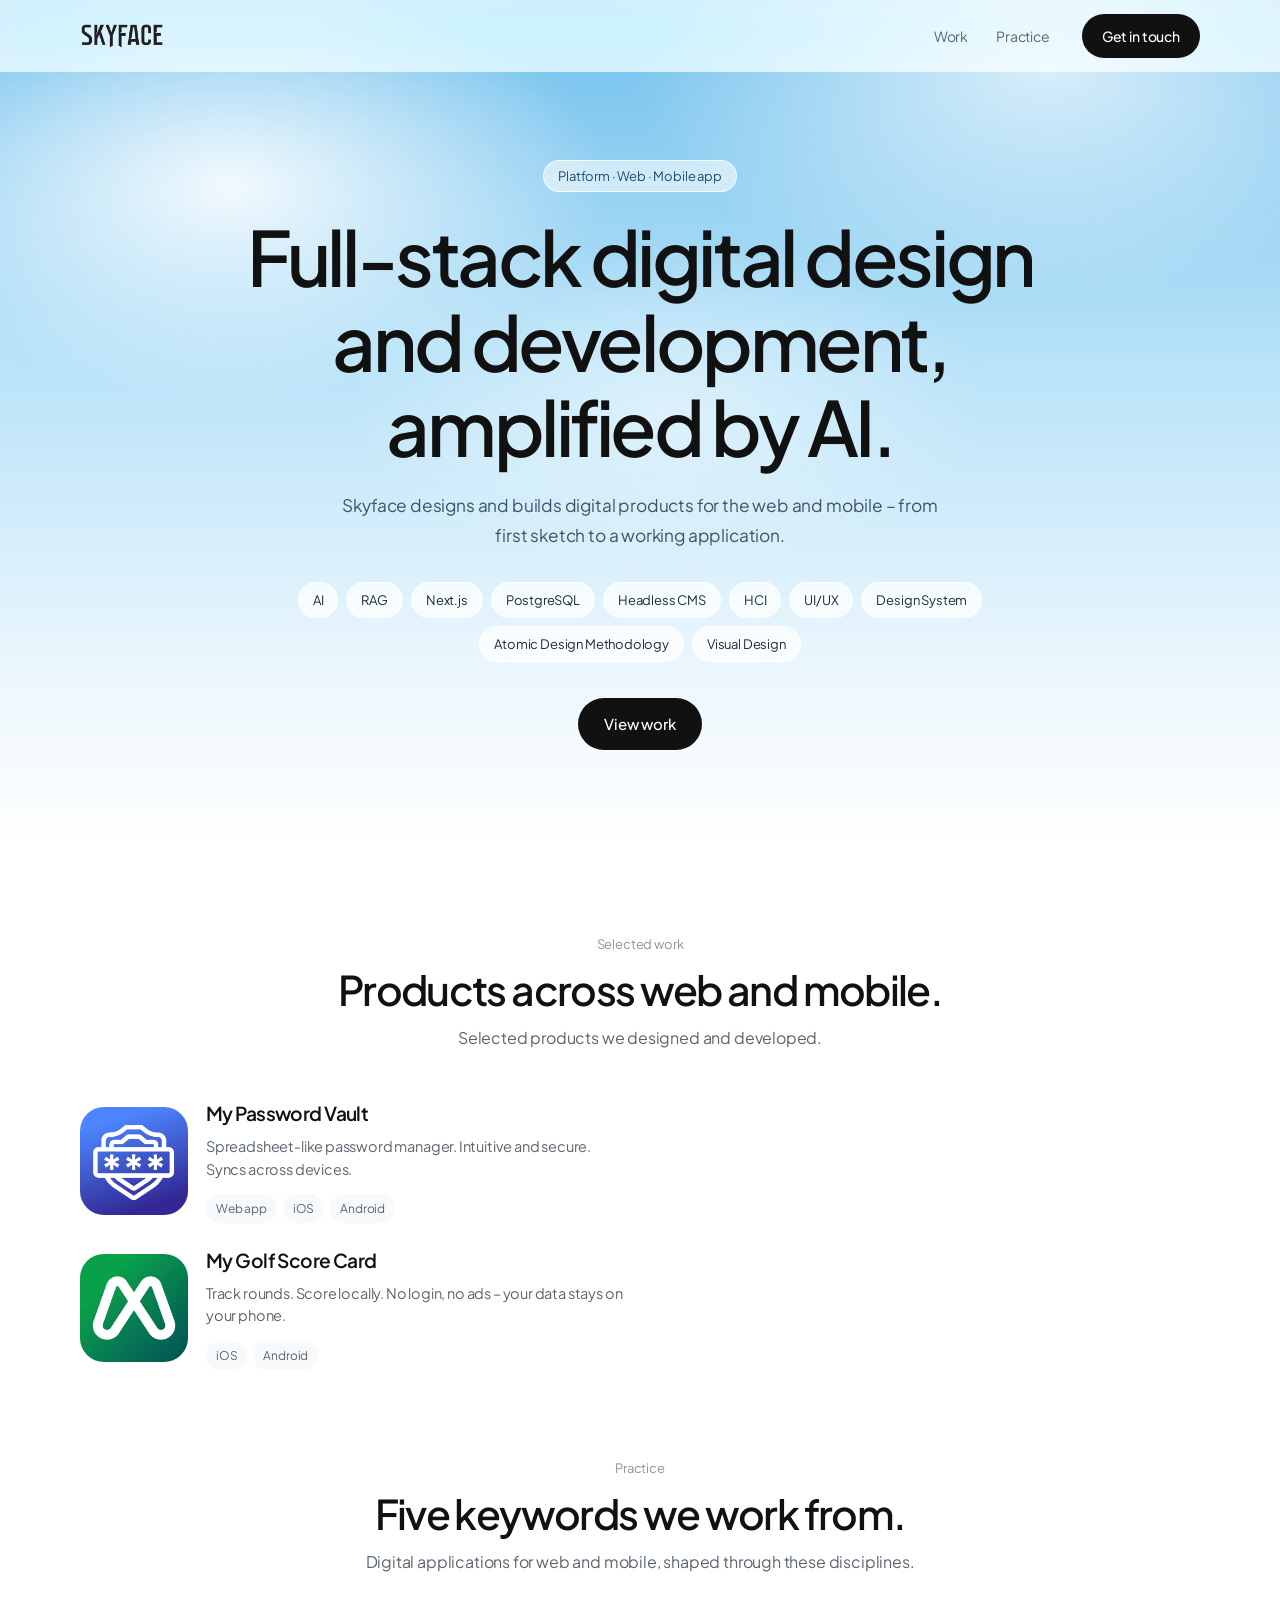
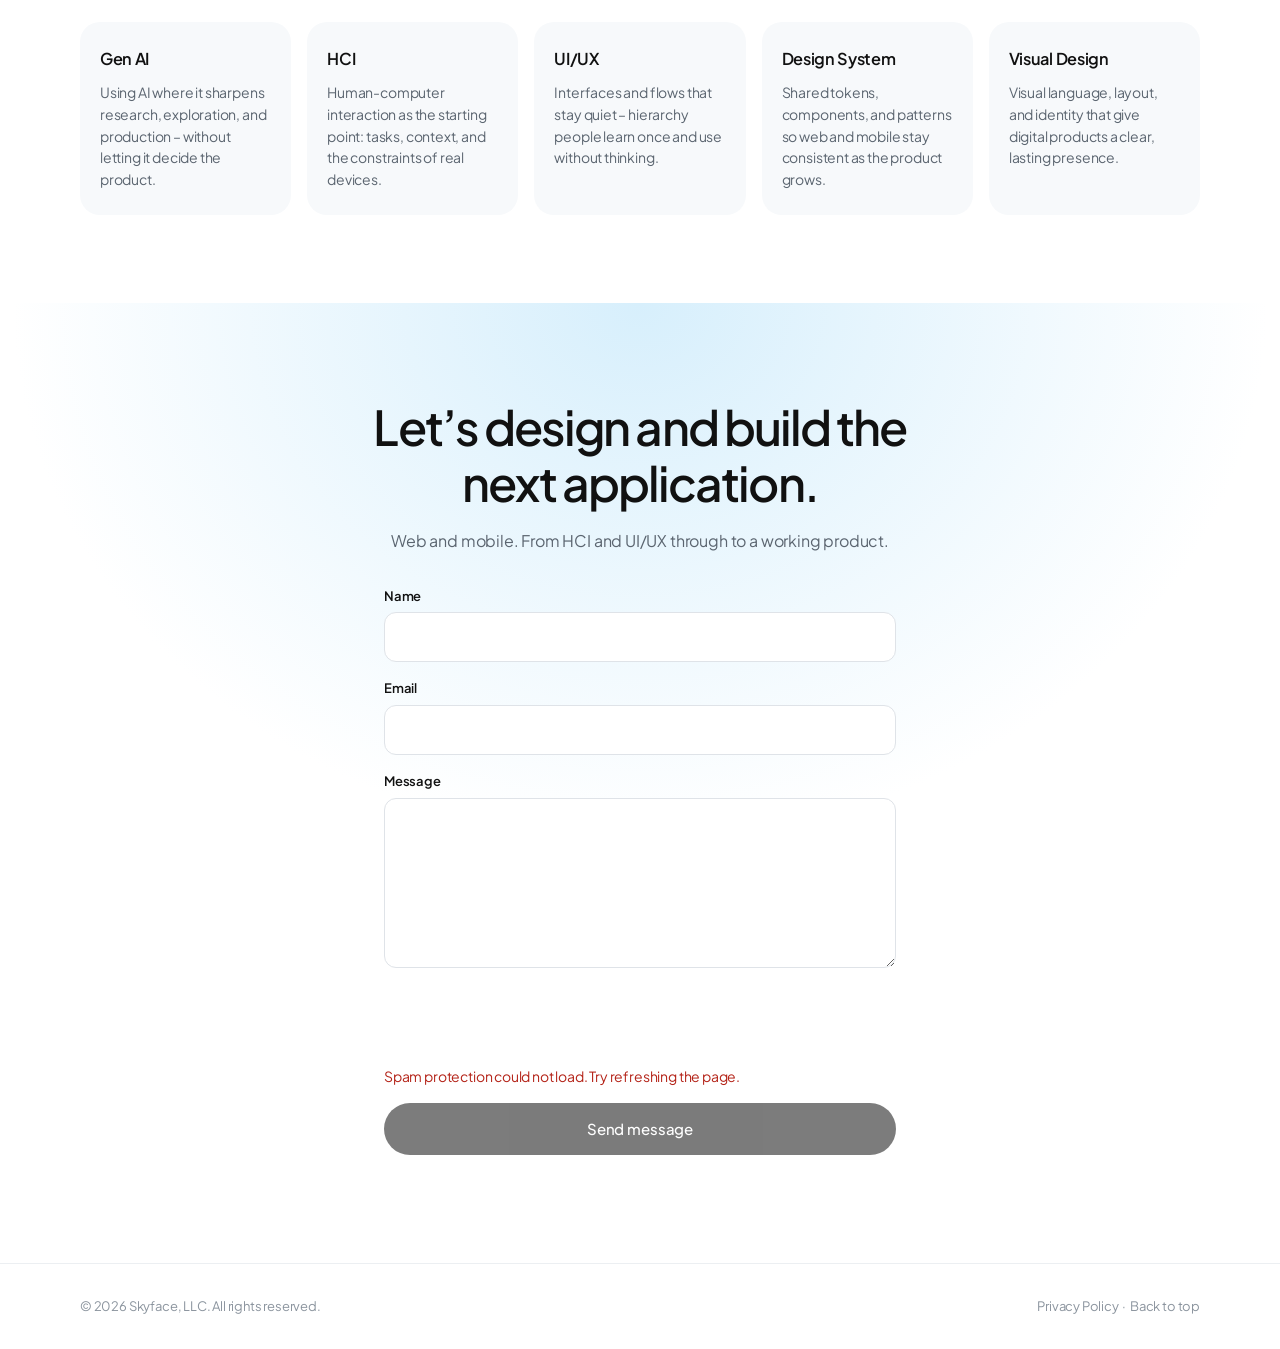
==== index.html @ 0fccc90d "Add a Turnstile-protected contact form and lighten Golf mockups. Get in touch now scrolls to a homep" ====
<!doctype html>
<html lang="en">
<head>
  <meta charset="UTF-8" />
  <meta name="viewport" content="width=device-width,initial-scale=1.0" />
  <title>Skyface – Full-stack digital design and development, amplified by AI</title>
  <meta name="description" content="Skyface designs and develops digital applications for web and mobile with AI, RAG, Next.js, PostgreSQL, Headless CMS, HCI, UI/UX, Design System, Atomic Design, and Visual Design." />
  <meta name="theme-color" content="#ffffff" />

  <link rel="icon" href="/favicon.ico">
  <link rel="icon" type="image/svg+xml" href="/favicon.svg">
  <link rel="icon" type="image/png" sizes="96x96" href="/favicon-96x96.png">
  <link rel="apple-touch-icon" href="/apple-touch-icon.png">
  <link rel="manifest" href="/site.webmanifest" />

  <link rel="preconnect" href="https://fonts.googleapis.com" />
  <link rel="preconnect" href="https://fonts.gstatic.com" crossorigin />
  <link href="https://fonts.googleapis.com/css2?family=Plus+Jakarta+Sans:wght@400;500;600;700&display=swap" rel="stylesheet" />
  <link rel="stylesheet" href="css/site.css" />
</head>
<body>
  <a class="skip" href="#main">Skip to content</a>

  <header class="site-header">
    <div class="wrap header-inner">
      <a href="#top" class="brand" aria-label="Skyface home">
        <img class="brand-logo" src="img/logo-skyface.png" alt="Skyface" />
      </a>
      <div class="header-end">
      <nav id="siteNav" class="site-nav">
        <a href="#work">Work</a>
        <a href="#practice">Practice</a>
        <a class="btn btn-primary nav-cta" href="#contact">Get in touch</a>
      </nav>
        <button class="nav-toggle" type="button" aria-expanded="false" aria-controls="siteNav" aria-label="Open menu">
          <svg class="icon-menu" viewBox="0 0 24 24" fill="none" stroke="currentColor" stroke-width="1.8" stroke-linecap="round" aria-hidden="true">
            <path d="M4 7h16M4 12h16M4 17h16" />
          </svg>
          <svg class="icon-close" viewBox="0 0 24 24" fill="none" stroke="currentColor" stroke-width="1.8" stroke-linecap="round" aria-hidden="true">
            <path d="M6 6l12 12M18 6L6 18" />
          </svg>
        </button>
      </div>
    </div>
  </header>

  <main id="main">
    <section id="top" class="hero">
      <div class="wrap">
        <p class="kicker reveal">Platform · Web · Mobile app</p>
        <h1 class="reveal">Full-stack digital design<br />and development,<br />amplified by AI.</h1>
        <p class="hero-copy reveal">
          Skyface designs and builds digital products for the web and mobile –
          from first sketch to a working application.
        </p>
        <div class="keyword-row reveal">
          <span class="chip">AI</span>
          <span class="chip">RAG</span>
          <span class="chip">Next.js</span>
          <span class="chip">PostgreSQL</span>
          <span class="chip">Headless CMS</span>
          <span class="chip">HCI</span>
          <span class="chip">UI/UX</span>
          <span class="chip">Design System</span>
          <span class="chip">Atomic Design Methodology</span>
          <span class="chip">Visual Design</span>
        </div>
        <div class="hero-actions reveal">
          <a class="btn btn-primary btn-lg" href="#work">View work</a>
        </div>
      </div>
    </section>

    <section id="work" class="section">
      <div class="wrap">
        <div class="section-head">
          <p class="eyebrow reveal">Selected work</p>
          <h2 class="reveal">Products across web and mobile.</h2>
          <p class="lede reveal">Selected products we designed and developed.</p>
        </div>

        <div class="work-grid">
          <a class="work-card reveal" href="work/my-password-vault.html">
            <figure class="shot shot--icon">
              <img src="img/work/icon-my-password-vault.png" alt="My Password Vault app icon" />
            </figure>
            <div class="work-body">
              <h3>My Password Vault</h3>
              <p class="work-desc">Spreadsheet-like password manager. Intuitive and secure. Syncs across devices.</p>
              <div class="tag-row">
                <span class="tag">Web app</span>
                <span class="tag">iOS</span>
                <span class="tag">Android</span>
              </div>
            </div>
          </a>

          <a class="work-card reveal" href="work/my-score-card-golf.html">
            <figure class="shot shot--icon">
              <img src="img/work/icon-my-golf-score-card.png" alt="My Golf Score Card app icon" />
            </figure>
            <div class="work-body">
              <h3>My Golf Score Card</h3>
              <p class="work-desc">Track rounds. Score locally. No login, no ads – your data stays on your phone.</p>
              <div class="tag-row">
                <span class="tag">iOS</span>
                <span class="tag">Android</span>
              </div>
            </div>
          </a>
        </div>
      </div>
    </section>

    <section id="practice" class="section" style="padding-top:0">
      <div class="wrap">
        <div class="section-head">
          <p class="eyebrow reveal">Practice</p>
          <h2 class="reveal">Five keywords we work from.</h2>
          <p class="lede reveal">Digital applications for web and mobile, shaped through these disciplines.</p>
        </div>
        <div class="keyword-grid reveal">
          <article class="keyword-card">
            <h3>Gen AI</h3>
            <p>Using AI where it sharpens research, exploration, and production – without letting it decide the product.</p>
          </article>
          <article class="keyword-card">
            <h3>HCI</h3>
            <p>Human-computer interaction as the starting point: tasks, context, and the constraints of real devices.</p>
          </article>
          <article class="keyword-card">
            <h3>UI/UX</h3>
            <p>Interfaces and flows that stay quiet – hierarchy people learn once and use without thinking.</p>
          </article>
          <article class="keyword-card">
            <h3>Design System</h3>
            <p>Shared tokens, components, and patterns so web and mobile stay consistent as the product grows.</p>
          </article>
          <article class="keyword-card">
            <h3>Visual Design</h3>
            <p>Visual language, layout, and identity that give digital products a clear, lasting presence.</p>
          </article>
        </div>
      </div>
    </section>

    <section id="contact" class="contact">
      <div class="wrap">
        <h2 class="reveal">Let’s design and build the next application.</h2>
        <p class="lede reveal">Web and mobile. From HCI and UI/UX through to a working product.</p>
        <form class="contact-form reveal" id="contactForm" method="post" action="#contact" novalidate>
          <label>
            Name
            <input type="text" name="name" autocomplete="name" required maxlength="120" />
          </label>
          <label>
            Email
            <input type="email" name="email" autocomplete="email" required maxlength="200" />
          </label>
          <label>
            Message
            <textarea name="message" required maxlength="4000" rows="6"></textarea>
          </label>
          <div class="hp" aria-hidden="true">
            <label>Company <input type="text" name="company" tabindex="-1" autocomplete="off" /></label>
          </div>
          <div id="turnstile" class="contact-turnstile"></div>
          <p class="contact-status" role="status" aria-live="polite" hidden></p>
          <button type="submit" class="btn btn-primary btn-lg">Send message</button>
        </form>
      </div>
    </section>
  </main>

  <footer class="site-footer">
    <div class="wrap">
      <div class="footer-bottom">
        <span>© <span id="year"></span> Skyface, LLC. All rights reserved.</span>
        <span>
          <a href="privacy/index.html">Privacy Policy</a>
          &nbsp;·&nbsp;
          <a href="#top">Back to top</a>
        </span>
      </div>
    </div>
  </footer>

  <script src="js/site.js"></script>
</body>
</html>
---- css/site.css ----
:root {
  --bg: #ffffff;
  --bg-soft: #f7f9fb;
  --fg: #111111;
  --muted: #5b6570;
  --faint: #8b949e;
  --line: #eceff2;
  --line-strong: #dfe3e8;
  --sky-top: #7ec8f0;
  --sky-mid: #c5e8fa;
  --sky-end: #ffffff;
  --btn: #111111;
  --btn-fg: #ffffff;
  --shot-bg: #f3f5f7;
  --radius: 20px;
  --radius-lg: 28px;
  --header-h: 72px;
  --max: 1120px;
  --ease: cubic-bezier(0.22, 1, 0.36, 1);
  --font: "Plus Jakarta Sans", ui-sans-serif, system-ui, sans-serif;
}

*,
*::before,
*::after { box-sizing: border-box; }

html {
  scroll-behavior: smooth;
  scroll-padding-top: var(--header-h);
  -webkit-text-size-adjust: 100%;
}

html, body { height: 100%; }

body {
  margin: 0;
  color: var(--fg);
  background: var(--bg);
  font-family: var(--font);
  font-size: 16px;
  line-height: 1.6;
  letter-spacing: -0.011em;
  overflow-x: hidden;
}

body.nav-open { overflow: hidden; }

img { max-width: 100%; display: block; }

a { color: inherit; text-decoration: none; }
a:hover { color: var(--fg); }

button {
  font: inherit;
  color: inherit;
  background: none;
  border: 0;
  padding: 0;
  cursor: pointer;
}

:focus-visible {
  outline: 2px solid var(--fg);
  outline-offset: 3px;
}

.skip {
  position: absolute;
  left: 12px;
  top: -48px;
  z-index: 80;
  background: var(--fg);
  color: #fff;
  padding: 8px 12px;
  border-radius: 8px;
}

.skip:focus { top: 12px; }

.wrap {
  width: min(var(--max), calc(100% - 48px));
  margin-inline: auto;
}

.wrap-narrow {
  width: min(760px, calc(100% - 40px));
  margin-inline: auto;
}

/* Header – Aside-style: logo | centered nav | pill CTA */
.site-header {
  position: sticky;
  top: 0;
  z-index: 40;
  height: var(--header-h);
  background: rgba(255, 255, 255, 0.72);
  backdrop-filter: saturate(180%) blur(22px);
  -webkit-backdrop-filter: saturate(180%) blur(22px);
  border-bottom: 1px solid transparent;
}

.site-header.is-scrolled {
  border-bottom-color: rgba(223, 227, 232, 0.7);
  background: rgba(255, 255, 255, 0.82);
}

.header-inner {
  height: var(--header-h);
  display: flex;
  align-items: center;
  justify-content: space-between;
  gap: 24px;
}

.brand {
  display: inline-flex;
  align-items: center;
  flex-shrink: 0;
}

.brand-logo {
  height: 26px;
  width: auto;
  display: block;
}

.header-end {
  display: flex;
  align-items: center;
  gap: 12px;
  margin-left: auto;
}

.site-nav {
  display: flex;
  align-items: center;
  gap: 28px;
  font-size: 14px;
  color: var(--muted);
}

.site-nav .nav-cta {
  margin-left: 4px;
  color: var(--btn-fg);
}

.site-nav .nav-cta:hover { color: var(--btn-fg); }

.site-nav a {
  min-height: 44px;
  display: inline-flex;
  align-items: center;
}

.site-nav a:hover,
.site-nav a[aria-current="page"] { color: var(--fg); }

.nav-toggle {
  display: none;
  width: 44px;
  height: 44px;
  align-items: center;
  justify-content: center;
  border-radius: 10px;
}

.nav-toggle svg {
  width: 20px;
  height: 20px;
  display: block;
}

.nav-toggle .icon-close { display: none; }
.nav-toggle[aria-expanded="true"] .icon-menu { display: none; }
.nav-toggle[aria-expanded="true"] .icon-close { display: block; }

/* Buttons */
.btn {
  display: inline-flex;
  align-items: center;
  justify-content: center;
  gap: 8px;
  min-height: 44px;
  padding: 0 20px;
  border-radius: 999px;
  font-size: 14px;
  font-weight: 500;
  letter-spacing: -0.01em;
  white-space: nowrap;
  cursor: pointer;
  transition: transform 180ms var(--ease), background 180ms var(--ease), opacity 180ms var(--ease);
}

.btn-primary {
  background: var(--btn);
  color: var(--btn-fg);
}

.btn-primary:hover {
  background: #2a2a2a;
  color: var(--btn-fg);
  transform: translateY(-1px);
}

.btn-ghost {
  background: var(--bg-soft);
  color: var(--fg);
}

.btn-ghost:hover {
  background: #e8edf1;
  color: var(--fg);
  transform: translateY(-1px);
}

.btn-lg {
  min-height: 52px;
  padding: 0 26px;
  font-size: 15px;
}

.btn:disabled {
  opacity: 0.55;
  cursor: not-allowed;
  transform: none;
}

main {
  margin-top: calc(-1 * var(--header-h));
}

/* Hero */
.hero {
  position: relative;
  overflow: hidden;
  text-align: center;
  padding: calc(88px + var(--header-h)) 0 96px;
  background:
    radial-gradient(ellipse 42% 36% at 18% 22%, rgba(255, 255, 255, 0.88), transparent 70%),
    radial-gradient(ellipse 48% 40% at 82% 8%, rgba(255, 255, 255, 0.7), transparent 68%),
    radial-gradient(ellipse 36% 28% at 52% 48%, rgba(255, 255, 255, 0.45), transparent 70%),
    linear-gradient(180deg, #6fbfec 0%, #b7e2f8 42%, #eaf6fd 78%, #ffffff 100%);
}

.hero .wrap { position: relative; z-index: 1; }

.kicker {
  display: inline-flex;
  align-items: center;
  min-height: 32px;
  padding: 0 14px;
  margin: 0 0 22px;
  border-radius: 999px;
  background: rgba(255, 255, 255, 0.55);
  border: 1px solid rgba(255, 255, 255, 0.8);
  font-size: 13px;
  color: #2a4a62;
  backdrop-filter: blur(8px);
}

.hero h1 {
  margin: 0 auto;
  width: max-content;
  max-width: 100%;
  font-size: clamp(2.5rem, 6.1vw, 4.75rem);
  font-weight: 560;
  letter-spacing: -0.045em;
  line-height: 1.12;
  color: #111;
}

.hero-copy {
  margin: 22px auto 0;
  max-width: 38rem;
  color: #3d5566;
  font-size: 1.08rem;
  line-height: 1.7;
}

.keyword-row {
  display: flex;
  flex-wrap: wrap;
  justify-content: center;
  gap: 8px;
  margin: 32px auto 0;
  max-width: 46rem;
}

.chip {
  display: inline-flex;
  align-items: center;
  min-height: 36px;
  padding: 0 14px;
  border-radius: 999px;
  background: rgba(255, 255, 255, 0.72);
  border: 1px solid rgba(255, 255, 255, 0.95);
  font-size: 13px;
  color: #1c2e3a;
}

.hero-actions {
  margin-top: 36px;
}

/* Sections */
.section { padding: 88px 0; }

main.section {
  padding-top: calc(40px + var(--header-h));
}

.section-head {
  text-align: center;
  max-width: 40rem;
  margin: 0 auto 48px;
}

.section h2,
.case h1 {
  margin: 0;
  font-weight: 560;
  letter-spacing: -0.04em;
  line-height: 1.12;
}

.section h2 { font-size: clamp(1.8rem, 3.2vw, 2.6rem); }

.lede {
  margin: 12px 0 0;
  color: var(--muted);
}

.eyebrow {
  margin: 0 0 12px;
  font-size: 13px;
  color: var(--faint);
}

/* Work */
.work-grid {
  display: flex;
  flex-direction: column;
  gap: 22px;
  max-width: 34rem;
}

.work-card {
  display: grid;
  grid-template-columns: 108px minmax(0, 1fr);
  gap: 0 18px;
  align-items: center;
  color: inherit;
}

.work-card:hover .shot { transform: translateY(-2px); }

.work-card .shot {
  width: 108px;
  height: 108px;
  border-radius: 24px;
  background: none;
  border: 0;
}

.shot {
  margin: 0;
  height: 280px;
  border-radius: var(--radius-lg);
  display: flex;
  align-items: center;
  justify-content: center;
  overflow: hidden;
  transition: transform 220ms var(--ease);
}

.shot img {
  width: 100%;
  height: 100%;
  object-fit: cover;
}

.shot-empty {
  display: grid;
  place-items: center;
  gap: 6px;
  text-align: center;
  color: rgba(17, 17, 17, 0.38);
  font-size: 14px;
}

.shot-empty small {
  font-size: 12px;
  color: rgba(17, 17, 17, 0.28);
}

.shot--vault,
.shot--golf,
.shot--frame {
  background: var(--shot-bg);
  border: 1px solid var(--line);
}

.work-body {
  padding: 0;
  text-align: left;
}

.work-body h3 {
  margin: 0;
  font-size: 1.2rem;
  font-weight: 600;
  letter-spacing: -0.03em;
}

.work-desc {
  margin: 6px 0 0;
  color: var(--muted);
  font-size: 14.5px;
  line-height: 1.55;
}

.work-desc.is-slot {
  color: var(--faint);
  font-style: italic;
}

.tag-row {
  display: flex;
  flex-wrap: wrap;
  gap: 6px;
  margin-top: 14px;
}

.tag {
  font-size: 12px;
  color: var(--muted);
  background: var(--bg-soft);
  border-radius: 999px;
  padding: 5px 10px;
}

/* Practice keywords */
.keyword-grid {
  display: grid;
  grid-template-columns: repeat(5, 1fr);
  gap: 16px;
}

.keyword-card {
  padding: 24px 20px;
  border-radius: var(--radius);
  background: var(--bg-soft);
  min-height: 160px;
}

.keyword-card h3 {
  margin: 0 0 10px;
  font-size: 1.02rem;
  font-weight: 600;
  letter-spacing: -0.02em;
}

.keyword-card p {
  margin: 0;
  color: var(--muted);
  font-size: 14px;
  line-height: 1.55;
}

/* Contact */
.contact {
  text-align: center;
  padding: 96px 24px 108px;
  background:
    radial-gradient(ellipse 70% 80% at 50% 0%, #d7effc 0%, #ffffff 70%);
}

.contact h2 {
  margin: 0 auto;
  max-width: 13em;
  font-size: clamp(2rem, 4vw, 3rem);
  font-weight: 560;
  letter-spacing: -0.04em;
  line-height: 1.18;
}

.contact .lede {
  margin: 16px auto 0;
  max-width: 32rem;
}

.contact-form {
  position: relative;
  display: grid;
  gap: 16px;
  margin: 32px auto 0;
  max-width: 32rem;
  text-align: left;
}

.contact-form label {
  display: grid;
  gap: 6px;
  font-size: 13px;
  font-weight: 600;
  color: var(--fg);
}

.contact-form input,
.contact-form textarea {
  width: 100%;
  border: 1px solid var(--line-strong);
  border-radius: 12px;
  padding: 12px 14px;
  background: #fff;
  color: var(--fg);
  font: inherit;
  font-size: 15px;
  font-weight: 400;
}

.contact-form textarea {
  min-height: 140px;
  resize: vertical;
}

.contact-form input:focus-visible,
.contact-form textarea:focus-visible {
  border-color: var(--fg);
}

.contact-turnstile {
  min-height: 65px;
}

.contact-form .btn {
  width: 100%;
}

.contact-status {
  margin: 0;
  font-size: 14px;
  color: var(--muted);
}

.contact-status.is-error { color: #b42318; }
.contact-status.is-ok { color: #067647; }

.hp {
  position: absolute;
  width: 1px;
  height: 1px;
  overflow: hidden;
  clip: rect(0 0 0 0);
}

/* Footer */
.site-footer {
  padding: 32px 0;
  border-top: 1px solid var(--line);
  color: var(--muted);
  font-size: 14px;
}

.footer-bottom {
  display: flex;
  justify-content: space-between;
  gap: 12px;
  flex-wrap: wrap;
  font-size: 13px;
  color: var(--faint);
}

.site-footer a:hover { color: var(--fg); }

/* Case study */
.case { padding: calc(48px + var(--header-h)) 0 96px; }

.case h1 {
  font-size: clamp(2.2rem, 5vw, 3.4rem);
  max-width: 18ch;
}

.case .lede { margin-top: 16px; font-size: 1.08rem; max-width: 38rem; }

.case-actions {
  display: flex;
  flex-wrap: wrap;
  align-items: center;
  gap: 12px;
  margin: 22px 0 4px;
}

.store-badge {
  display: inline-flex;
  align-items: center;
  min-height: 44px;
}

.store-badge img {
  height: 48px;
  width: auto;
  display: block;
}

.store-badge:hover { opacity: 0.86; }

.meta {
  display: grid;
  grid-template-columns: repeat(3, 1fr);
  gap: 16px;
  margin: 32px 0 36px;
  padding: 20px 0;
  border-top: 1px solid var(--line);
  border-bottom: 1px solid var(--line);
}

.meta dt {
  font-size: 12px;
  color: var(--faint);
  margin: 0 0 6px;
}

.meta dd {
  margin: 0;
  font-size: 15px;
  font-weight: 500;
}

.shot-gallery {
  display: grid;
  grid-template-columns: 1fr 1fr;
  gap: 16px;
  margin-bottom: 48px;
}

.shot-gallery .shot:first-child,
.shot-gallery .shot--wide {
  grid-column: 1 / -1;
  height: 420px;
}

.shot-gallery .shot { height: 220px; }

.shot--wide img {
  object-fit: cover;
  object-position: center top;
}

.device-gallery {
  display: grid;
  grid-template-columns: repeat(4, minmax(0, 1fr));
  gap: 12px;
  margin: 8px 0 48px;
  align-items: start;
}

.device-gallery--two {
  grid-template-columns: repeat(2, minmax(0, 1fr));
  gap: 16px;
}

.device-gallery .shot {
  height: auto;
  display: block;
  border-radius: 0;
  background: none;
  border: 0;
  overflow: visible;
  transform: none;
}

.device-gallery button.shot {
  width: 100%;
  cursor: zoom-in;
  font: inherit;
  text-align: inherit;
}

.device-gallery button.shot:hover { opacity: 0.92; }

.device-gallery a.shot:hover { transform: none; }

.device-gallery .shot img {
  width: 100%;
  height: auto;
  aspect-ratio: auto;
  object-fit: contain;
  object-position: top center;
  padding: 0;
}

.lightbox {
  position: fixed;
  inset: 0;
  z-index: 90;
  display: none;
  align-items: center;
  justify-content: center;
  padding: 56px 80px 40px;
  background: rgba(8, 10, 12, 0.88);
}

.lightbox.is-open { display: flex; }

.lightbox img {
  width: auto;
  height: auto;
  max-width: 100%;
  max-height: 100%;
  object-fit: contain;
}

.lightbox-close,
.lightbox-prev,
.lightbox-next {
  position: absolute;
  display: grid;
  place-items: center;
  width: 44px;
  height: 44px;
  color: #fff;
  border-radius: 999px;
  background: rgba(255, 255, 255, 0.12);
}

.lightbox-close:hover,
.lightbox-prev:hover,
.lightbox-next:hover {
  background: rgba(255, 255, 255, 0.22);
}

.lightbox-close { top: 16px; right: 16px; }

.lightbox-prev,
.lightbox-next { top: 50%; transform: translateY(-50%); }

.lightbox-prev { left: 16px; }

.lightbox-next { right: 16px; }

.lightbox-close svg,
.lightbox-prev svg,
.lightbox-next svg {
  width: 22px;
  height: 22px;
}

body.lightbox-open { overflow: hidden; }

.feature-grid {
  display: grid;
  grid-template-columns: repeat(3, 1fr);
  gap: 16px;
  margin: 28px 0 40px;
}

.case .prose { max-width: 40rem; margin-top: 36px; }

.desc-slot {
  margin: 0 0 28px;
  padding: 24px;
  border-radius: var(--radius);
  background: var(--bg-soft);
  min-height: 120px;
  color: var(--muted);
}

.desc-slot.is-empty {
  color: var(--faint);
  font-style: italic;
}

.prose h2 {
  margin: 36px 0 10px;
  font-size: 1.25rem;
  font-weight: 600;
  letter-spacing: -0.03em;
}

.prose h3 {
  margin: 22px 0 8px;
  font-size: 1.05rem;
  font-weight: 600;
}

.prose a { text-decoration: underline; text-underline-offset: 3px; }
.prose strong { color: var(--fg); }
.prose p, .prose li { color: var(--muted); }
.prose p { margin: 0 0 14px; }
.prose ul { margin: 0 0 16px; padding-left: 18px; }

.back-link {
  display: inline-flex;
  align-items: center;
  min-height: 44px;
  color: var(--muted);
  font-size: 14px;
}

.back-link:hover { color: var(--fg); }

.next-work {
  margin-top: 56px;
  padding-top: 28px;
  border-top: 1px solid var(--line);
  display: flex;
  justify-content: space-between;
  gap: 16px;
  flex-wrap: wrap;
}

.next-work a { color: var(--muted); }
.next-work a:hover { color: var(--fg); }
.next-work strong {
  display: block;
  color: var(--fg);
  font-weight: 600;
  margin-top: 4px;
}

/* Privacy */
.policy-card {
  background: var(--bg-soft);
  border-radius: var(--radius);
  padding: 32px;
}

.tabs {
  display: inline-flex;
  gap: 4px;
  padding: 4px;
  border-radius: 999px;
  background: var(--bg-soft);
  margin-top: 14px;
}

.tab {
  display: inline-flex;
  align-items: center;
  justify-content: center;
  min-height: 36px;
  padding: 0 14px;
  border-radius: 999px;
  font-size: 13px;
  color: var(--muted);
}

.tab:hover { color: var(--fg); }

.tab.active {
  background: #fff;
  color: var(--fg);
  box-shadow: 0 1px 2px rgba(17, 17, 17, 0.06);
}

.policy-top {
  display: flex;
  justify-content: space-between;
  align-items: flex-start;
  gap: 16px;
  margin-bottom: 18px;
}

.pill {
  display: inline-flex;
  align-items: center;
  min-height: 40px;
  padding: 0 16px;
  border-radius: 999px;
  font-size: 13px;
  background: var(--bg-soft);
}

.pill:hover { background: #eef2f5; }

/* Reveal */
.js .reveal {
  opacity: 0;
  transform: translateY(12px);
}

.js .reveal.is-visible {
  opacity: 1;
  transform: none;
  transition: opacity 500ms var(--ease), transform 500ms var(--ease);
}

@media (prefers-reduced-motion: reduce) {
  html { scroll-behavior: auto; }
  .js .reveal,
  .work-card .shot { transition: none !important; }
  .js .reveal { opacity: 1; transform: none; }
}

@media (max-width: 960px) {
  .keyword-grid { grid-template-columns: 1fr 1fr; }
}

@media (max-width: 860px) {
  .meta,
  .shot-gallery { grid-template-columns: 1fr; }

  .shot-gallery .shot:first-child,
  .shot-gallery .shot--wide,
  .shot-gallery .shot { height: 240px; }

  .device-gallery { grid-template-columns: 1fr 1fr; }
  .device-gallery--two { grid-template-columns: 1fr 1fr; }
  .feature-grid { grid-template-columns: 1fr; }

  .hero { padding: calc(64px + var(--header-h)) 0 72px; }
  .section { padding: 64px 0; }
  main.section { padding-top: calc(32px + var(--header-h)); }
  .shot { height: 220px; }
  .work-card .shot { width: 108px; height: 108px; }
  .device-gallery .shot { height: auto; }
}

@media (max-width: 800px) {
  .nav-toggle { display: inline-flex; }

  .site-nav {
    position: absolute;
    left: 0;
    right: 0;
    top: var(--header-h);
    display: none;
    flex-direction: column;
    align-items: stretch;
    gap: 0;
    padding: 8px 20px 20px;
    background: rgba(255, 255, 255, 0.72);
    backdrop-filter: saturate(180%) blur(22px);
    -webkit-backdrop-filter: saturate(180%) blur(22px);
    border-bottom: 1px solid var(--line);
    z-index: 30;
  }

  .site-nav.is-open { display: flex; }
  .site-nav a {
    min-height: 48px;
    border-bottom: 1px solid var(--line);
  }

  .site-nav .nav-cta {
    margin: 16px 0 0;
    align-self: flex-start;
    border-bottom: 0;
  }

  .wrap,
  .wrap-narrow { width: calc(100% - 32px); }

  .keyword-grid { grid-template-columns: 1fr; }
  .policy-card { padding: 22px 18px; }
  .policy-top { flex-direction: column; }
  .tabs { width: 100%; }
  .tab { flex: 1; }
}
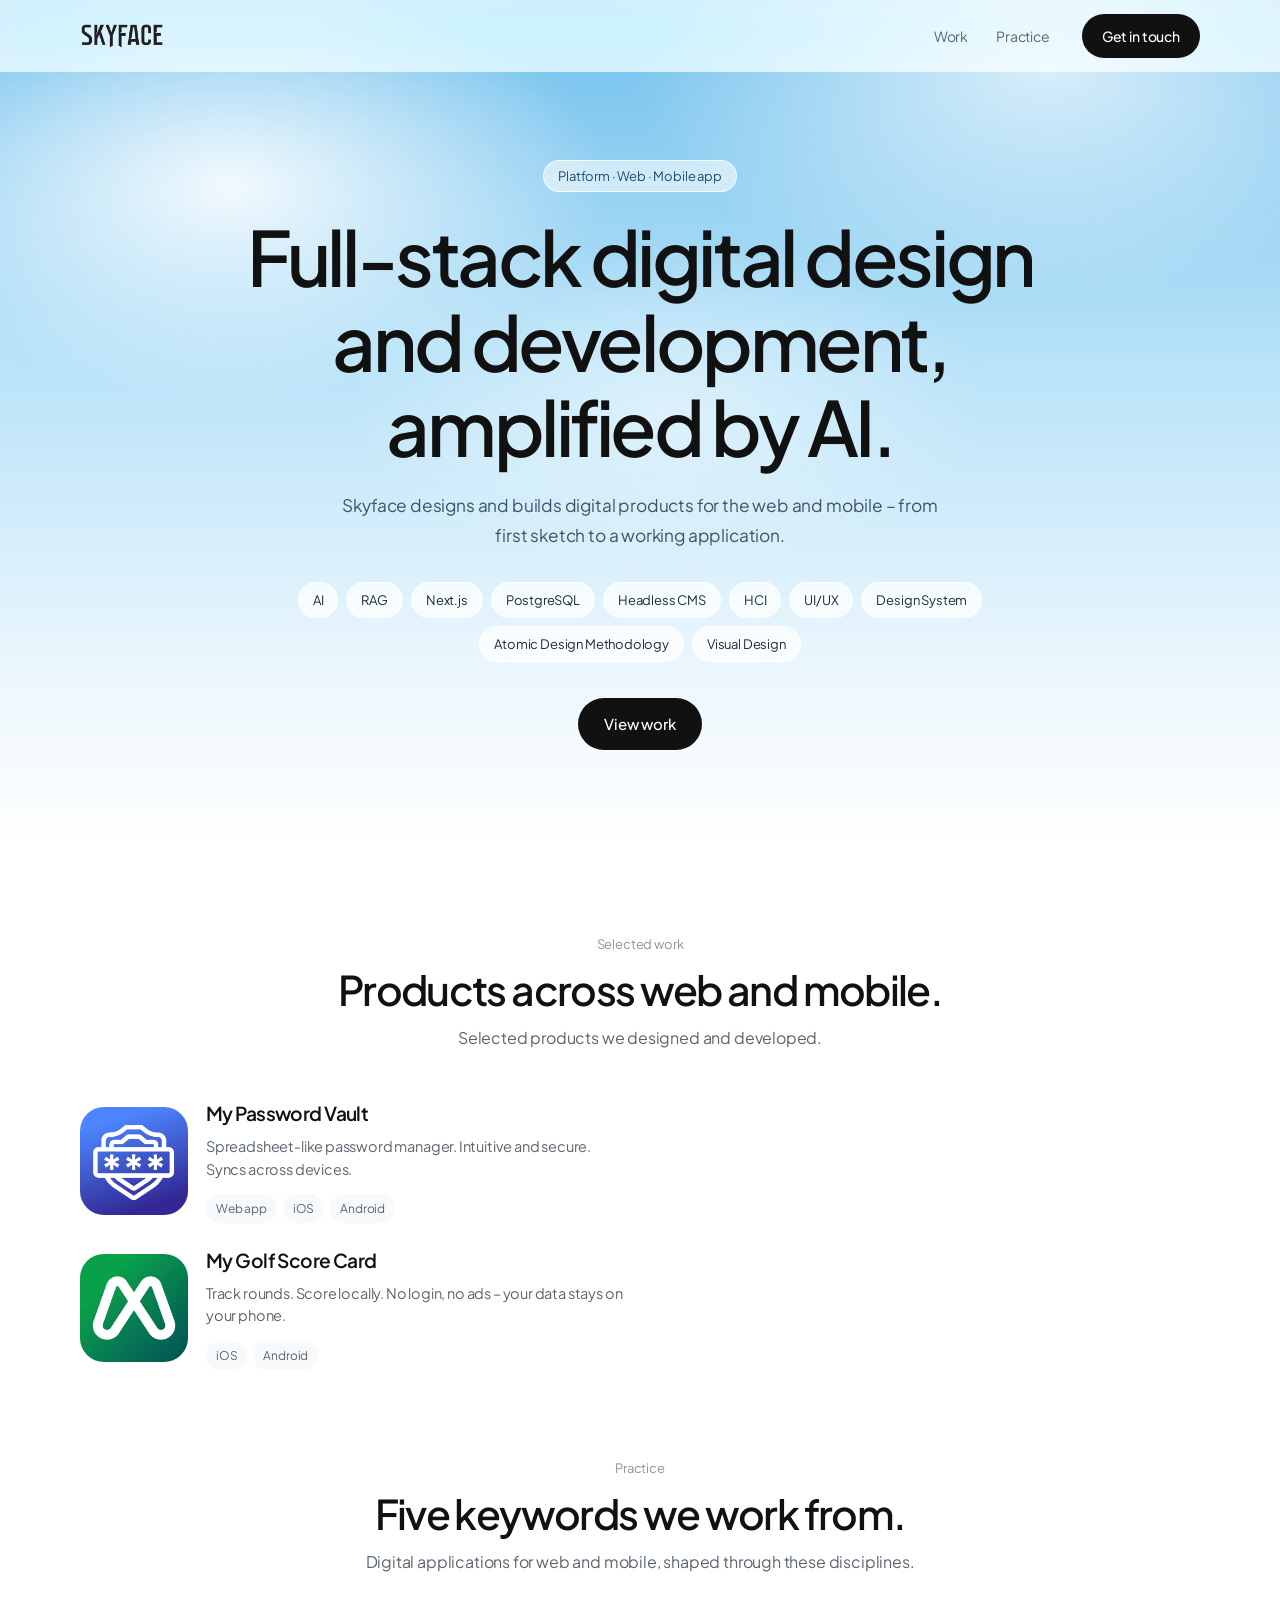
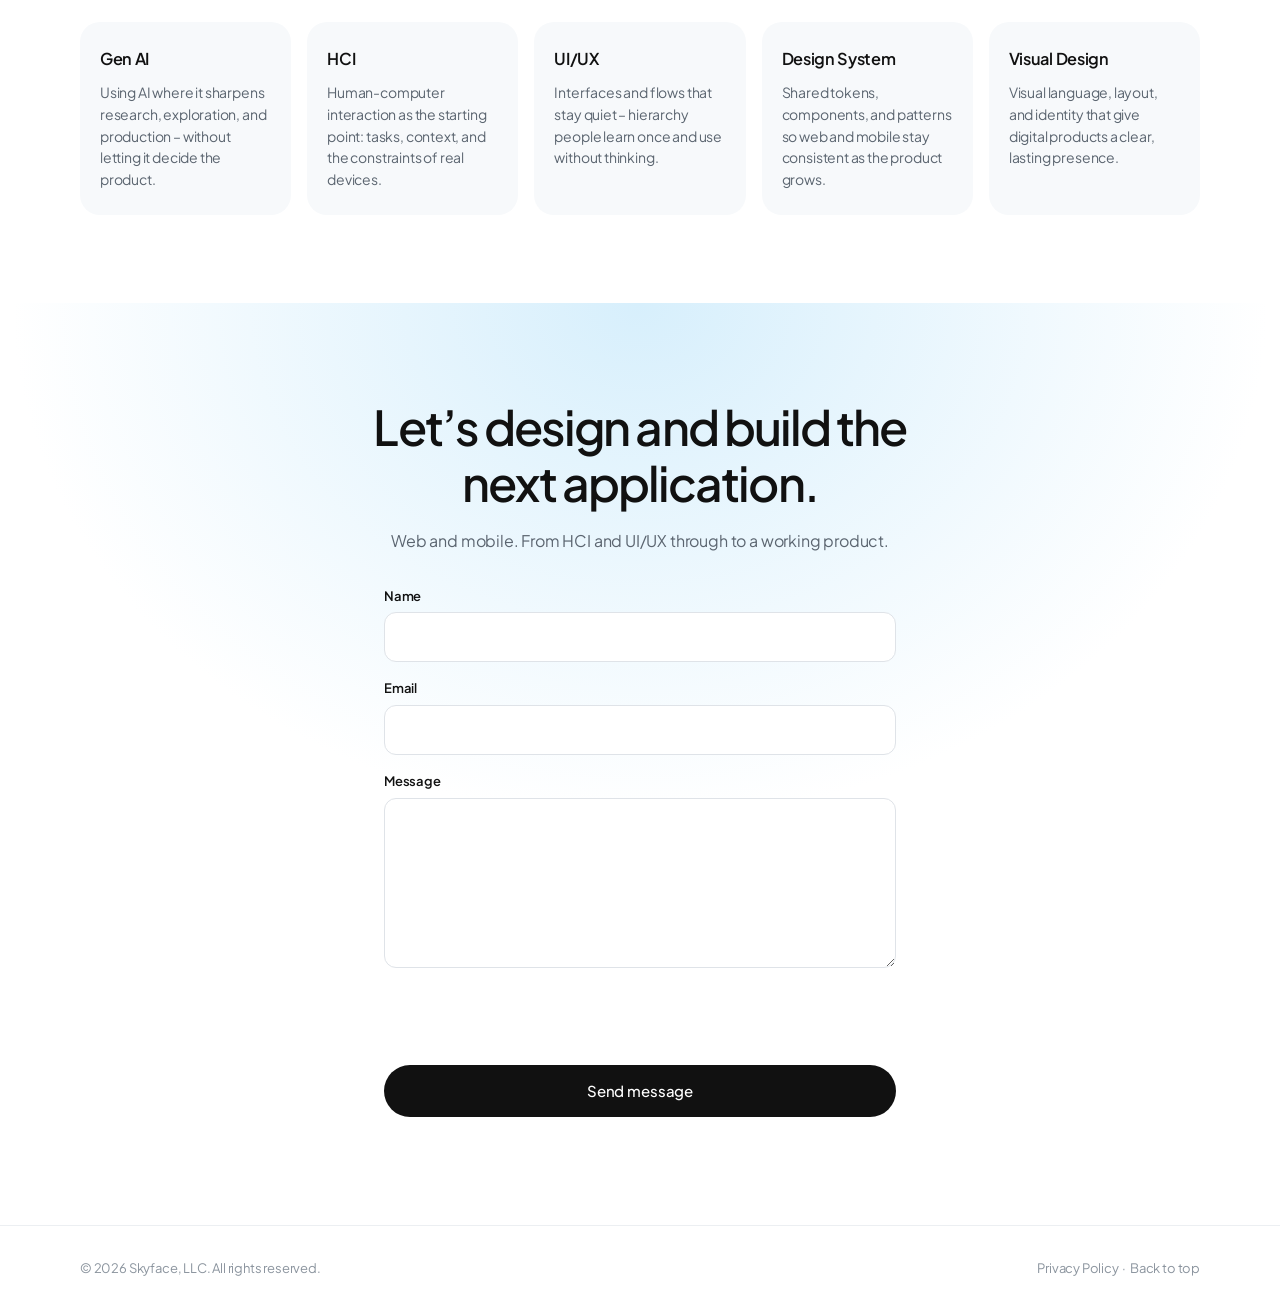
==== commit 72bcdce6: "Render Turnstile with Cloudflare’s widget instead of a hidden form hook. The contact form stays visi" ====
--- a/index.html
+++ b/index.html
@@ -148,7 +148,7 @@
       <div class="wrap">
         <h2 class="reveal">Let’s design and build the next application.</h2>
         <p class="lede reveal">Web and mobile. From HCI and UI/UX through to a working product.</p>
-        <form class="contact-form reveal" id="contactForm" method="post" action="#contact" novalidate>
+        <form class="contact-form" id="contactForm" method="post" action="#contact" novalidate>
           <label>
             Name
             <input type="text" name="name" autocomplete="name" required maxlength="120" />
@@ -164,7 +164,7 @@
           <div class="hp" aria-hidden="true">
             <label>Company <input type="text" name="company" tabindex="-1" autocomplete="off" /></label>
           </div>
-          <div id="turnstile" class="contact-turnstile"></div>
+          <div class="cf-turnstile contact-turnstile" data-sitekey="0x4AAAAAAE5fIm8HOaoEnx4I" data-theme="light"></div>
           <p class="contact-status" role="status" aria-live="polite" hidden></p>
           <button type="submit" class="btn btn-primary btn-lg">Send message</button>
         </form>
@@ -185,6 +185,7 @@
     </div>
   </footer>
 
+  <script src="https://challenges.cloudflare.com/turnstile/v0/api.js" async defer></script>
   <script src="js/site.js"></script>
 </body>
 </html>
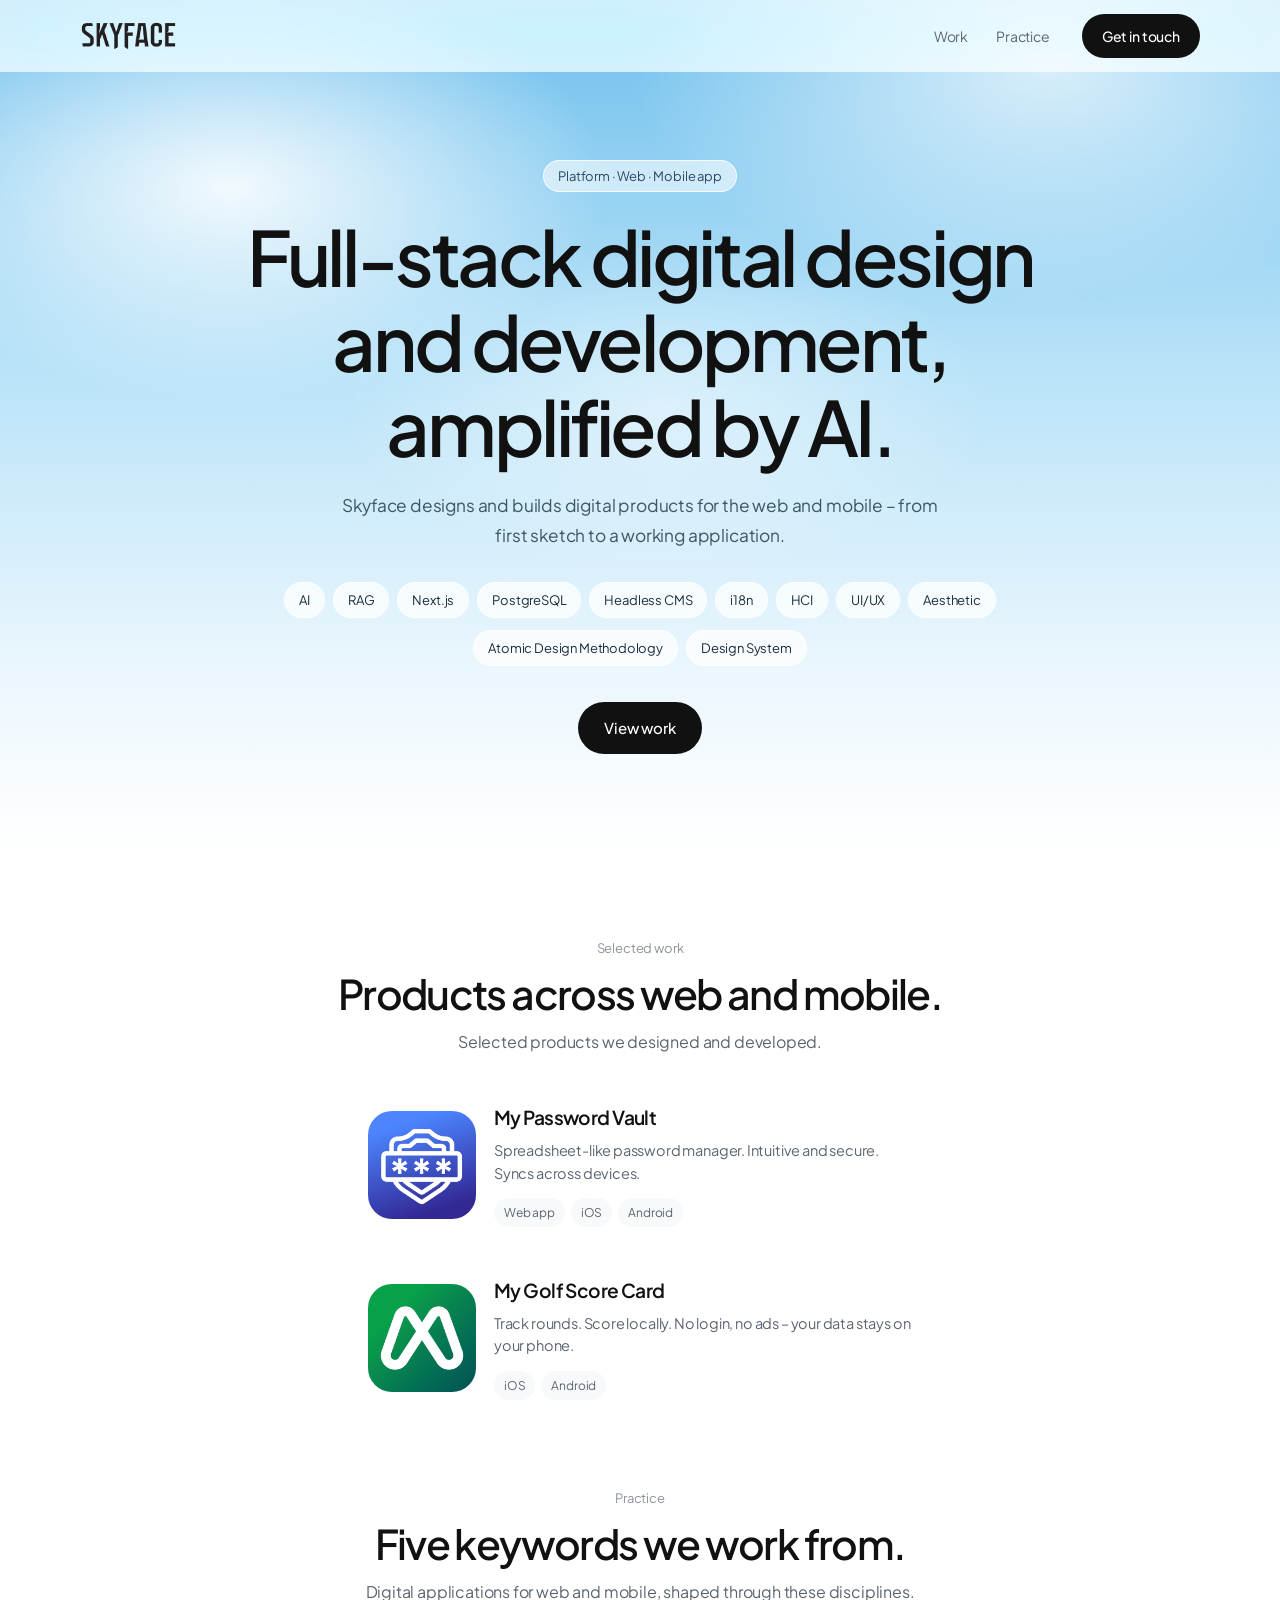
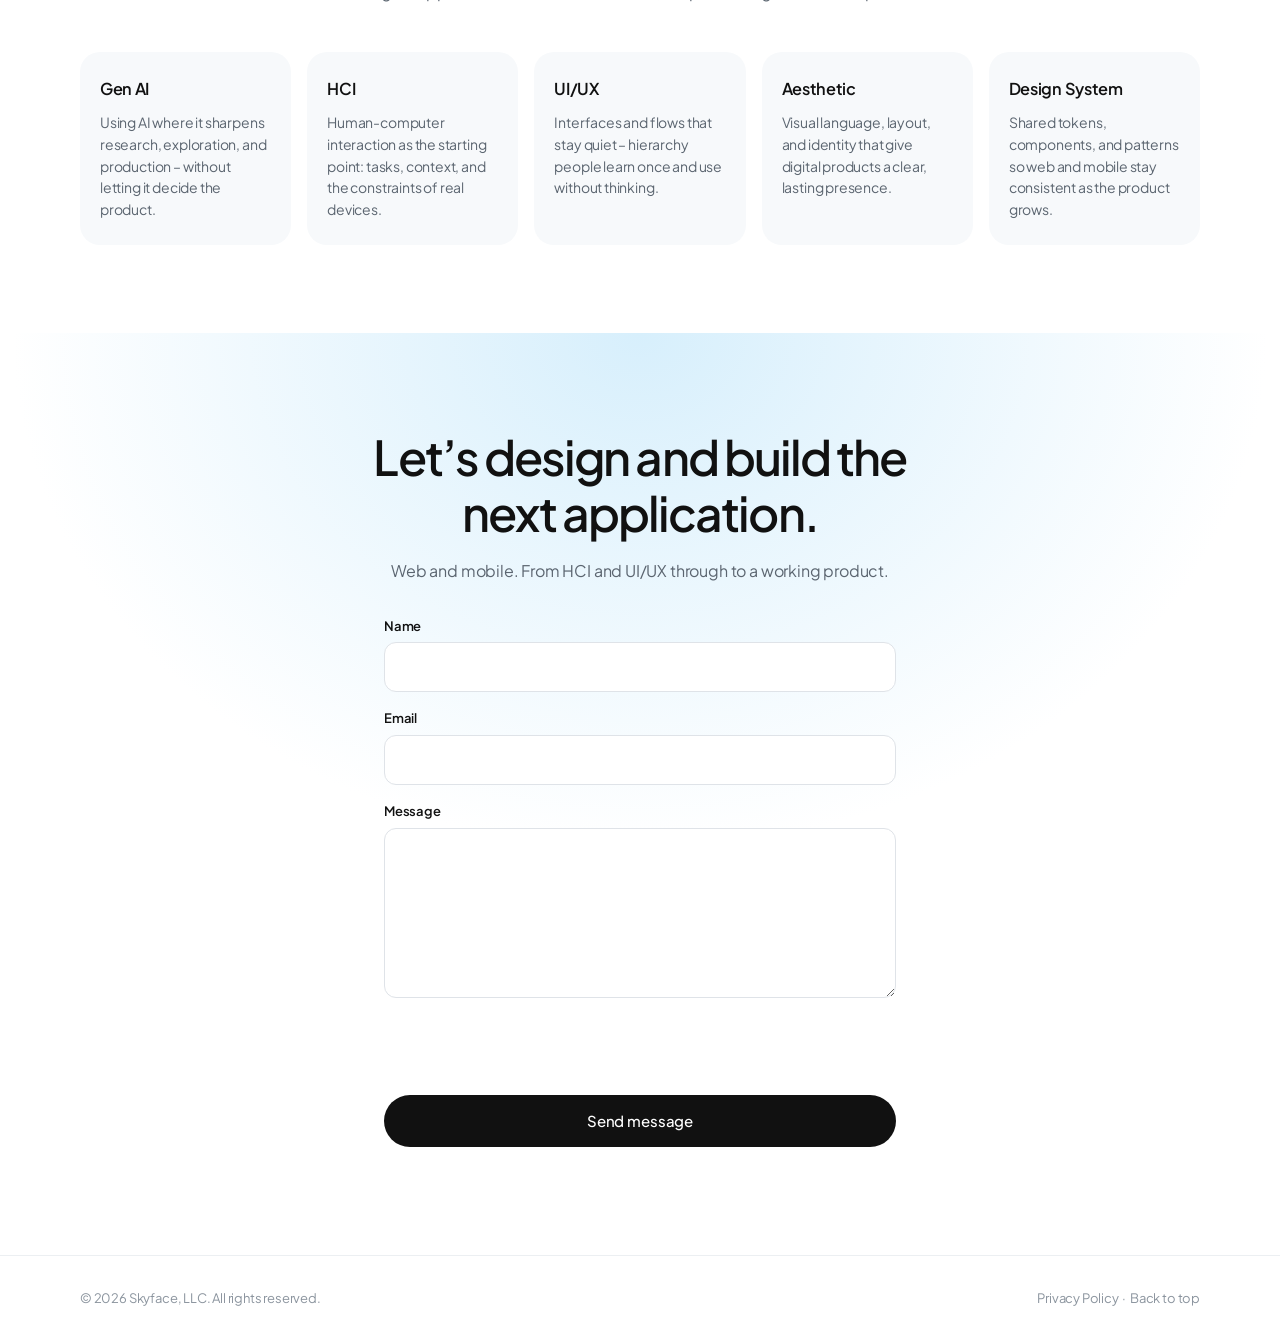
==== commit 8758373c: "Update hero keywords and Vault case details to match current practice. Co-authored-by: Cursor <curso" ====
--- a/index.html
+++ b/index.html
@@ -4,7 +4,7 @@
   <meta charset="UTF-8" />
   <meta name="viewport" content="width=device-width,initial-scale=1.0" />
   <title>Skyface – Full-stack digital design and development, amplified by AI</title>
-  <meta name="description" content="Skyface designs and develops digital applications for web and mobile with AI, RAG, Next.js, PostgreSQL, Headless CMS, HCI, UI/UX, Design System, Atomic Design, and Visual Design." />
+  <meta name="description" content="Skyface designs and develops digital applications for web and mobile with AI, RAG, Next.js, PostgreSQL, Headless CMS, HCI, UI/UX, Aesthetic, Atomic Design, and Design System." />
   <meta name="theme-color" content="#ffffff" />
 
   <link rel="icon" href="/favicon.ico">
@@ -59,11 +59,12 @@
           <span class="chip">Next.js</span>
           <span class="chip">PostgreSQL</span>
           <span class="chip">Headless CMS</span>
+          <span class="chip">i18n</span>
           <span class="chip">HCI</span>
           <span class="chip">UI/UX</span>
+          <span class="chip">Aesthetic</span>
+          <span class="chip">Atomic Design Methodology</span>
           <span class="chip">Design System</span>
-          <span class="chip">Atomic Design Methodology</span>
-          <span class="chip">Visual Design</span>
         </div>
         <div class="hero-actions reveal">
           <a class="btn btn-primary btn-lg" href="#work">View work</a>
@@ -133,12 +134,12 @@
             <p>Interfaces and flows that stay quiet – hierarchy people learn once and use without thinking.</p>
           </article>
           <article class="keyword-card">
+            <h3>Aesthetic</h3>
+            <p>Visual language, layout, and identity that give digital products a clear, lasting presence.</p>
+          </article>
+          <article class="keyword-card">
             <h3>Design System</h3>
             <p>Shared tokens, components, and patterns so web and mobile stay consistent as the product grows.</p>
-          </article>
-          <article class="keyword-card">
-            <h3>Visual Design</h3>
-            <p>Visual language, layout, and identity that give digital products a clear, lasting presence.</p>
           </article>
         </div>
       </div>
--- a/css/site.css
+++ b/css/site.css
@@ -119,7 +119,7 @@
 }
 
 .brand-logo {
-  height: 26px;
+  height: 30px;
   width: auto;
   display: block;
 }
@@ -191,6 +191,12 @@
   transition: transform 180ms var(--ease), background 180ms var(--ease), opacity 180ms var(--ease);
 }
 
+.btn-icon {
+  width: 16px;
+  height: 16px;
+  flex-shrink: 0;
+}
+
 .btn-primary {
   background: var(--btn);
   color: var(--btn-fg);
@@ -281,7 +287,8 @@
   display: flex;
   flex-wrap: wrap;
   justify-content: center;
-  gap: 8px;
+  column-gap: 8px;
+  row-gap: 12px;
   margin: 32px auto 0;
   max-width: 46rem;
 }
@@ -340,8 +347,9 @@
 .work-grid {
   display: flex;
   flex-direction: column;
-  gap: 22px;
+  gap: 48px;
   max-width: 34rem;
+  margin-inline: auto;
 }
 
 .work-card {
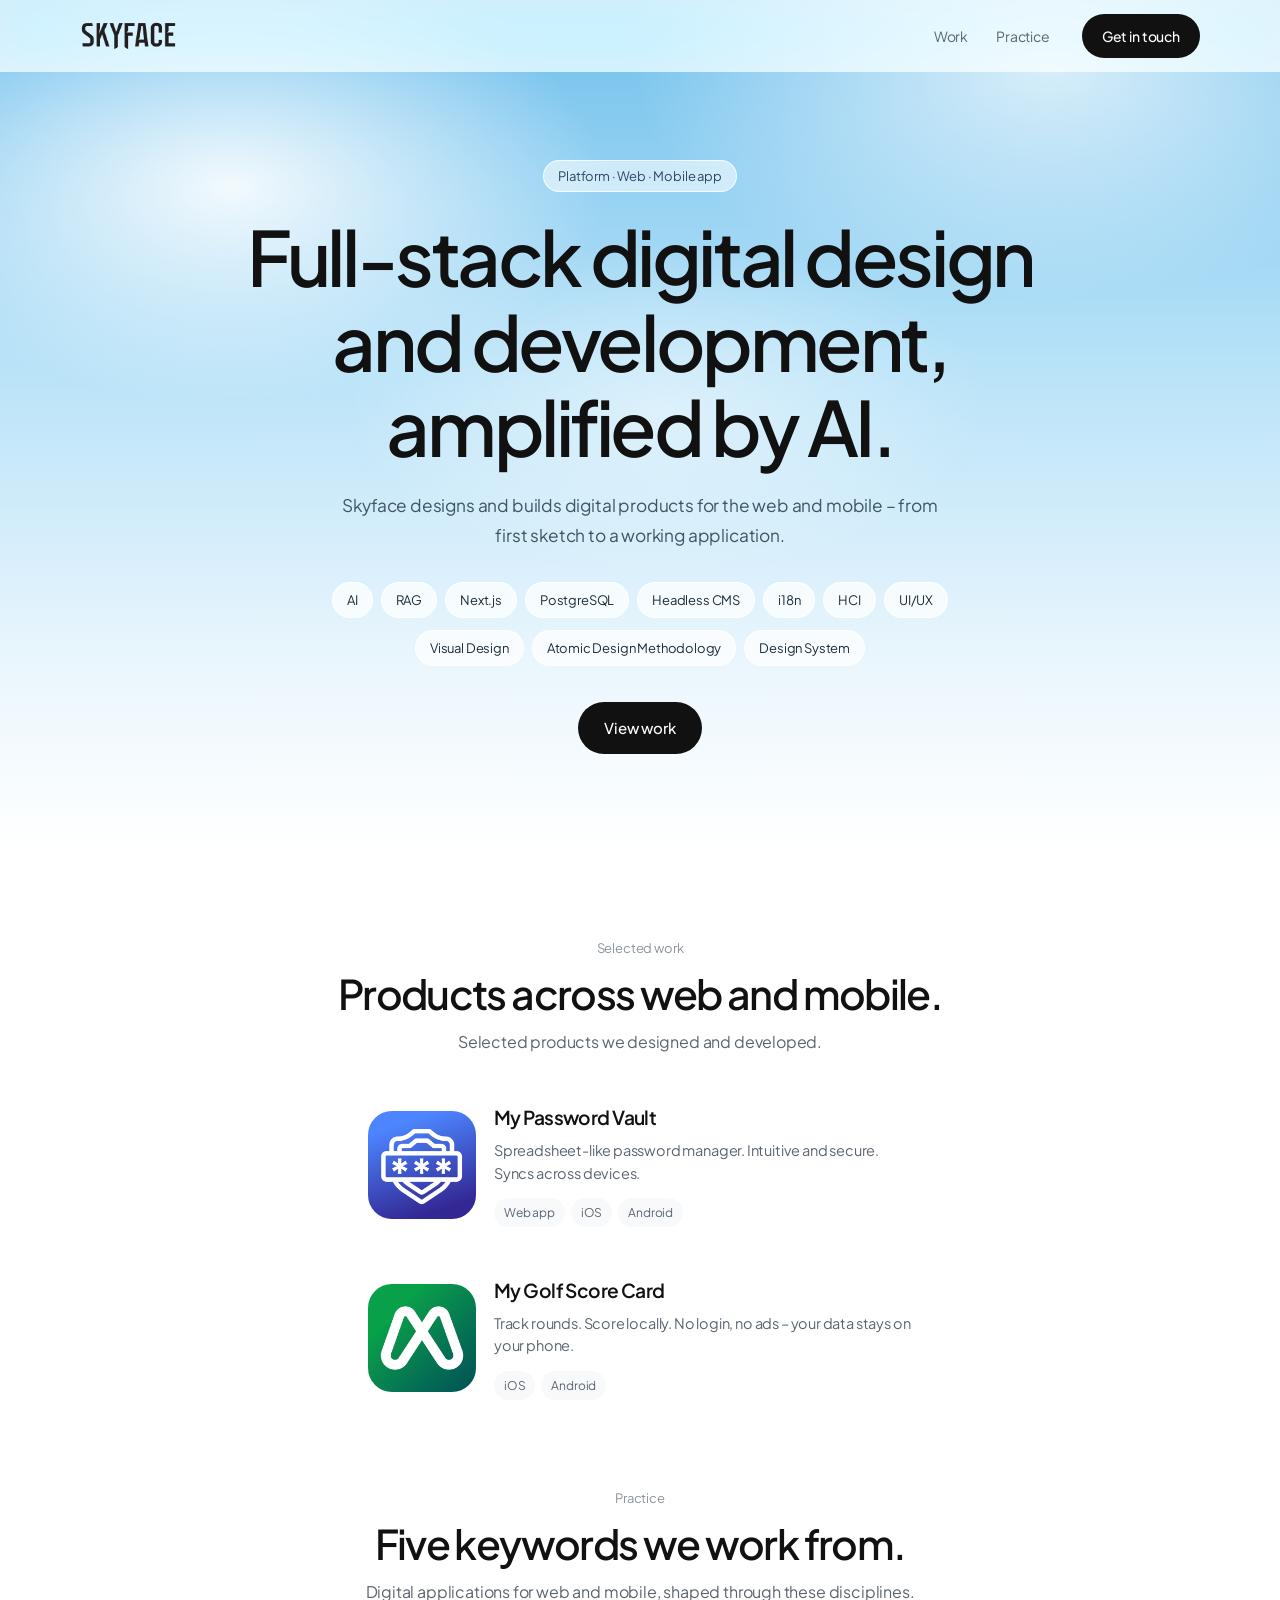
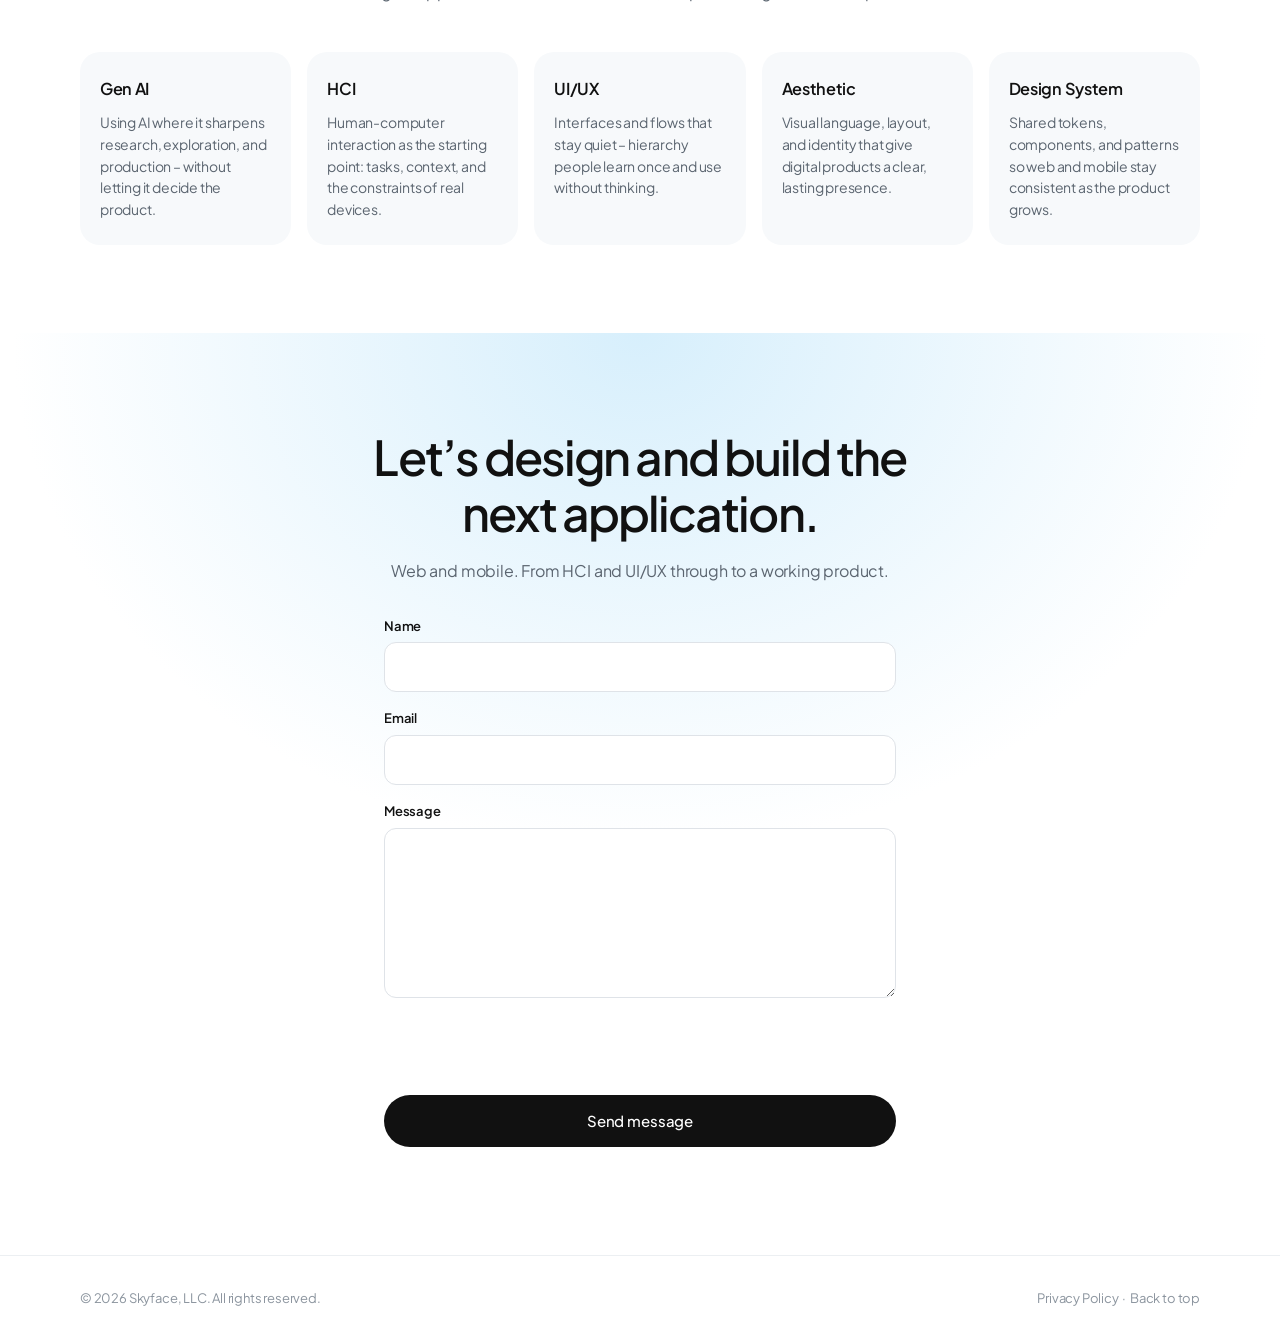
==== commit fbd6d90d: "Keep Visual Design on the hero’s second chip row. Co-authored-by: Cursor <cursoragent@cursor.com>" ====
--- a/index.html
+++ b/index.html
@@ -62,7 +62,7 @@
           <span class="chip">i18n</span>
           <span class="chip">HCI</span>
           <span class="chip">UI/UX</span>
-          <span class="chip">Aesthetic</span>
+          <span class="chip">Visual Design</span>
           <span class="chip">Atomic Design Methodology</span>
           <span class="chip">Design System</span>
         </div>
--- a/css/site.css
+++ b/css/site.css
@@ -290,7 +290,7 @@
   column-gap: 8px;
   row-gap: 12px;
   margin: 32px auto 0;
-  max-width: 46rem;
+  max-width: 40rem;
 }
 
 .chip {
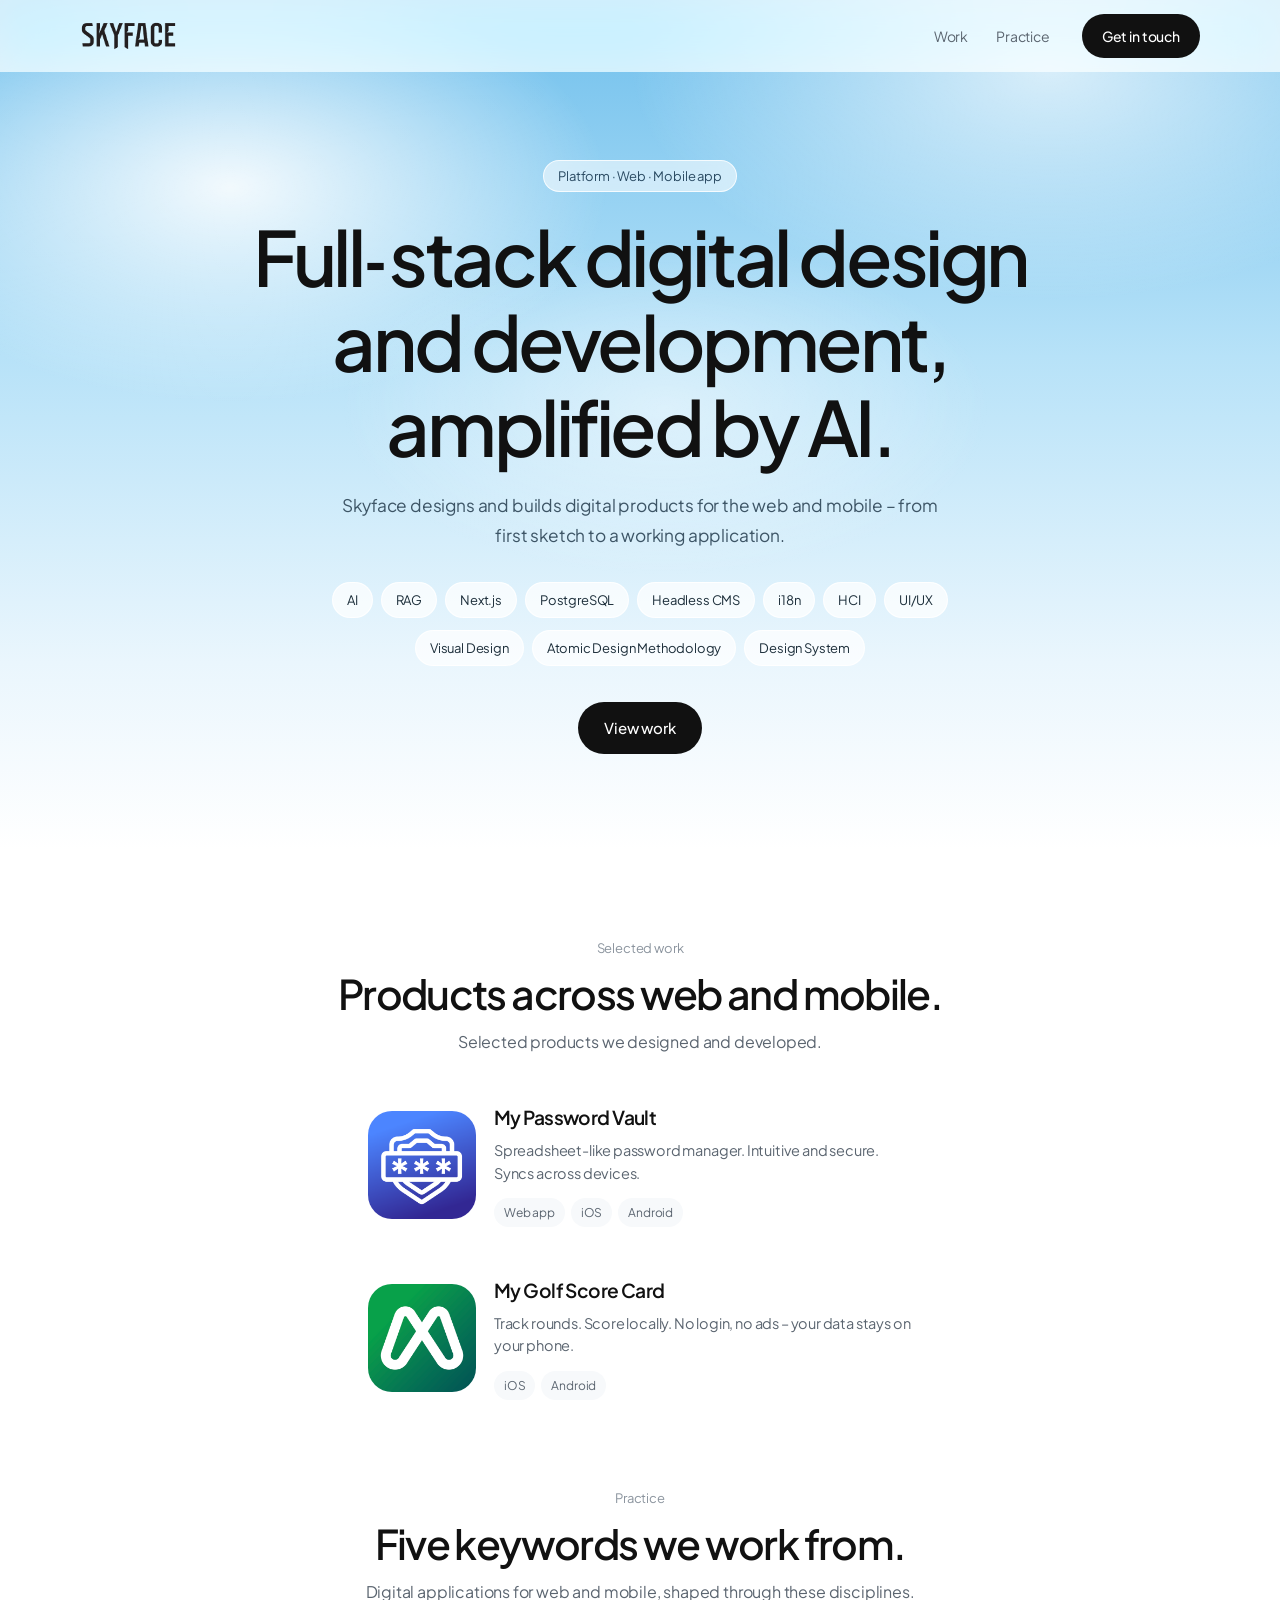
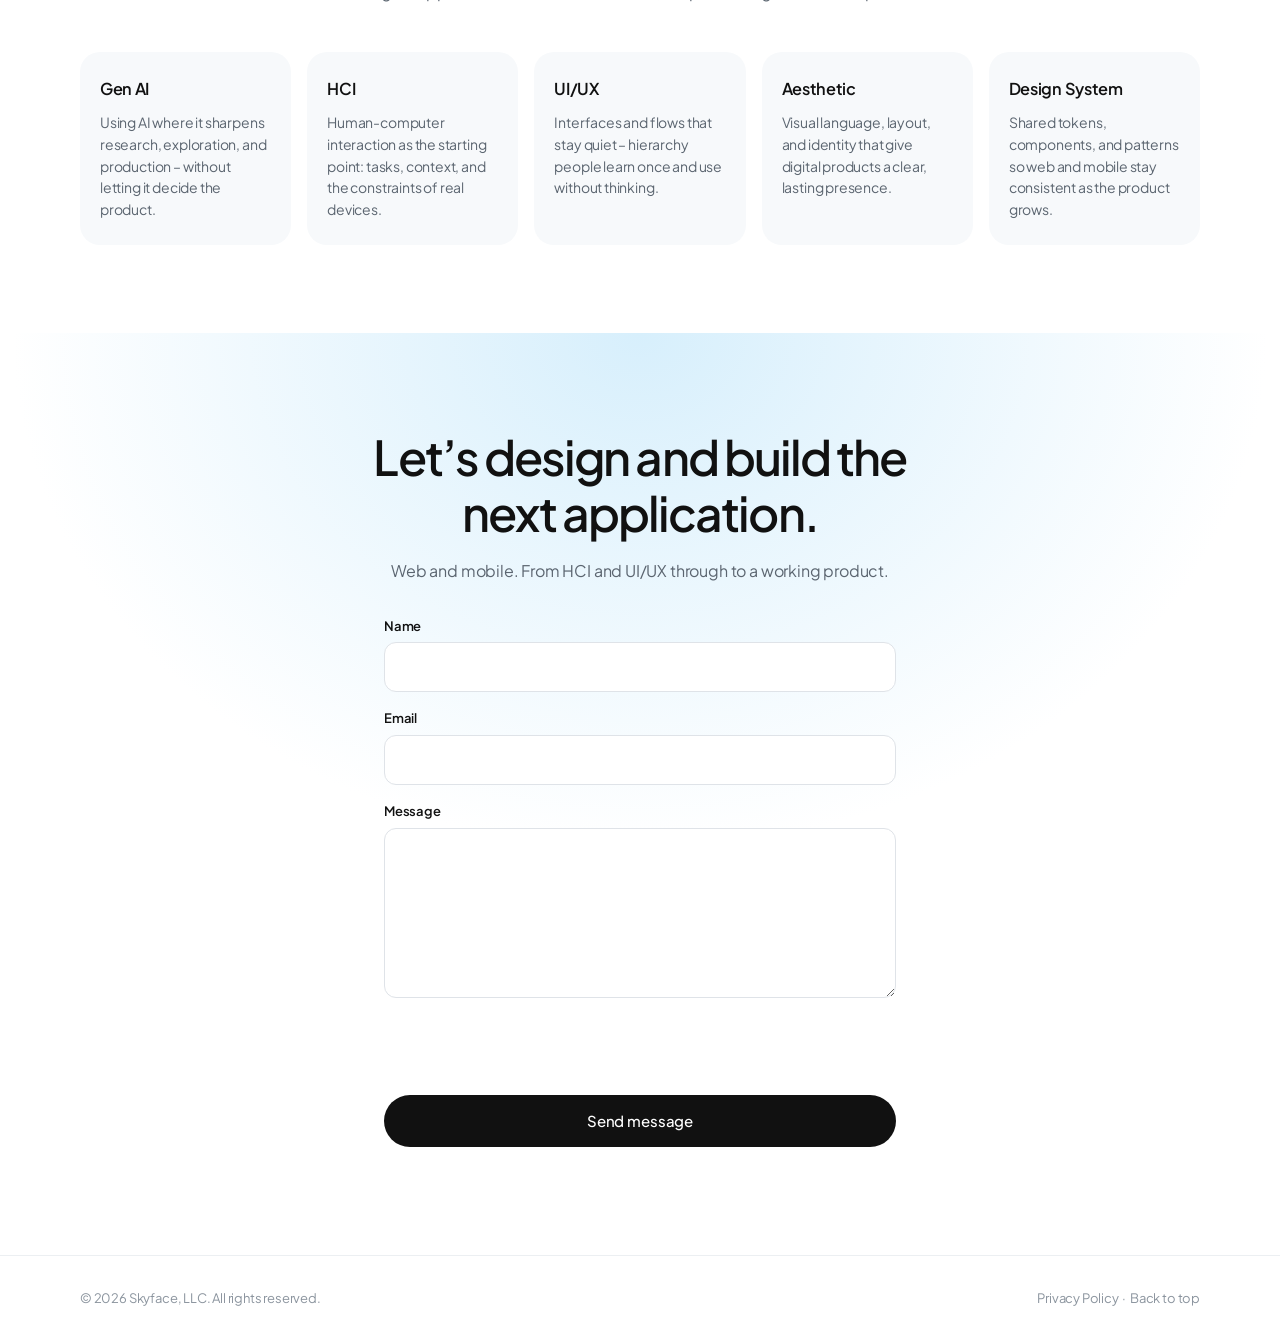
==== commit 01577955: "Keep Full-stack hyphenated and outline the light Vault screenshot. Co-authored-by: Cursor <cursorage" ====
--- a/index.html
+++ b/index.html
@@ -48,7 +48,7 @@
     <section id="top" class="hero">
       <div class="wrap">
         <p class="kicker reveal">Platform · Web · Mobile app</p>
-        <h1 class="reveal">Full-stack digital design<br />and development,<br />amplified by AI.</h1>
+        <h1 class="reveal">Full<span class="hero-hyphen">-</span>stack digital design<br />and development,<br />amplified by AI.</h1>
         <p class="hero-copy reveal">
           Skyface designs and builds digital products for the web and mobile –
           from first sketch to a working application.
--- a/css/site.css
+++ b/css/site.css
@@ -275,6 +275,13 @@
   color: #111;
 }
 
+.hero-hyphen {
+  display: inline-block;
+  letter-spacing: 0;
+  transform: scaleX(0.55);
+  margin-inline: -0.1em;
+}
+
 .hero-copy {
   margin: 22px auto 0;
   max-width: 38rem;
@@ -696,6 +703,10 @@
   object-fit: contain;
   object-position: top center;
   padding: 0;
+}
+
+.device-gallery .shot--outline img {
+  border: 1px solid #e6e8eb;
 }
 
 .lightbox {
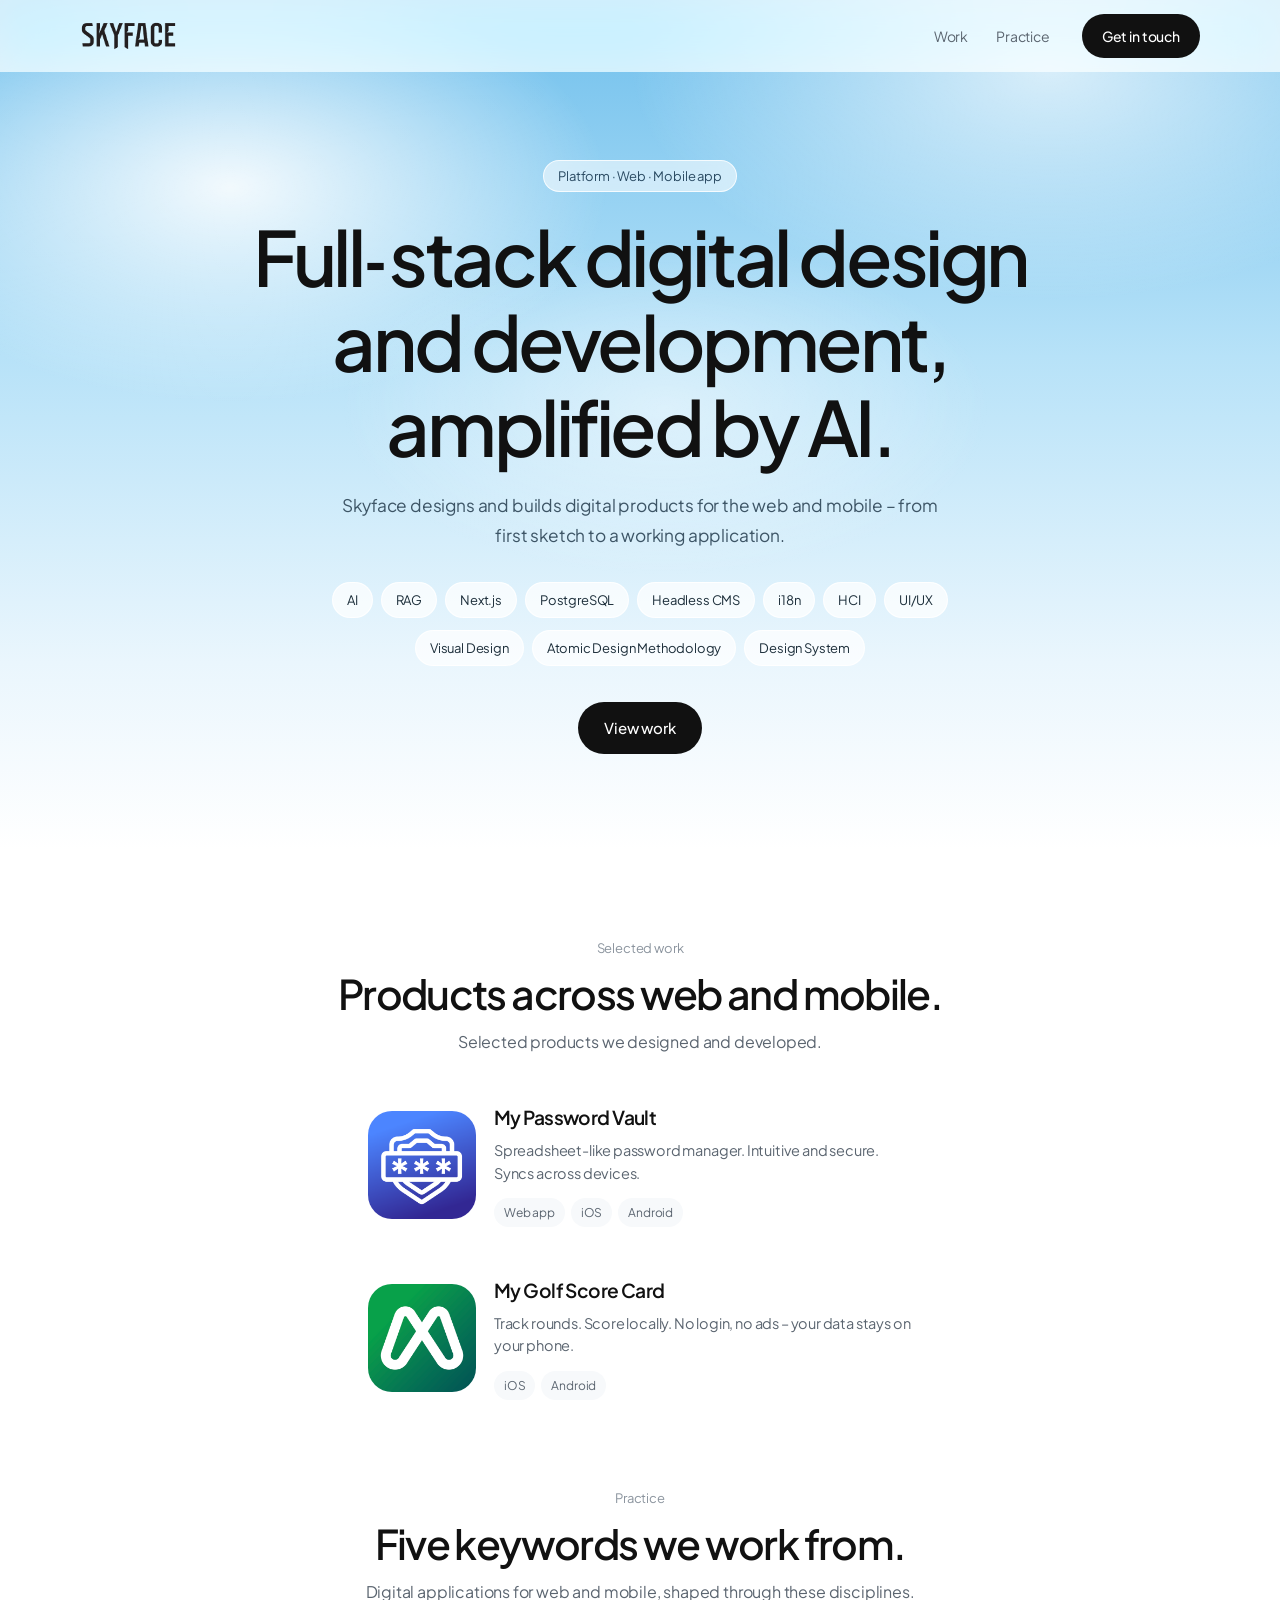
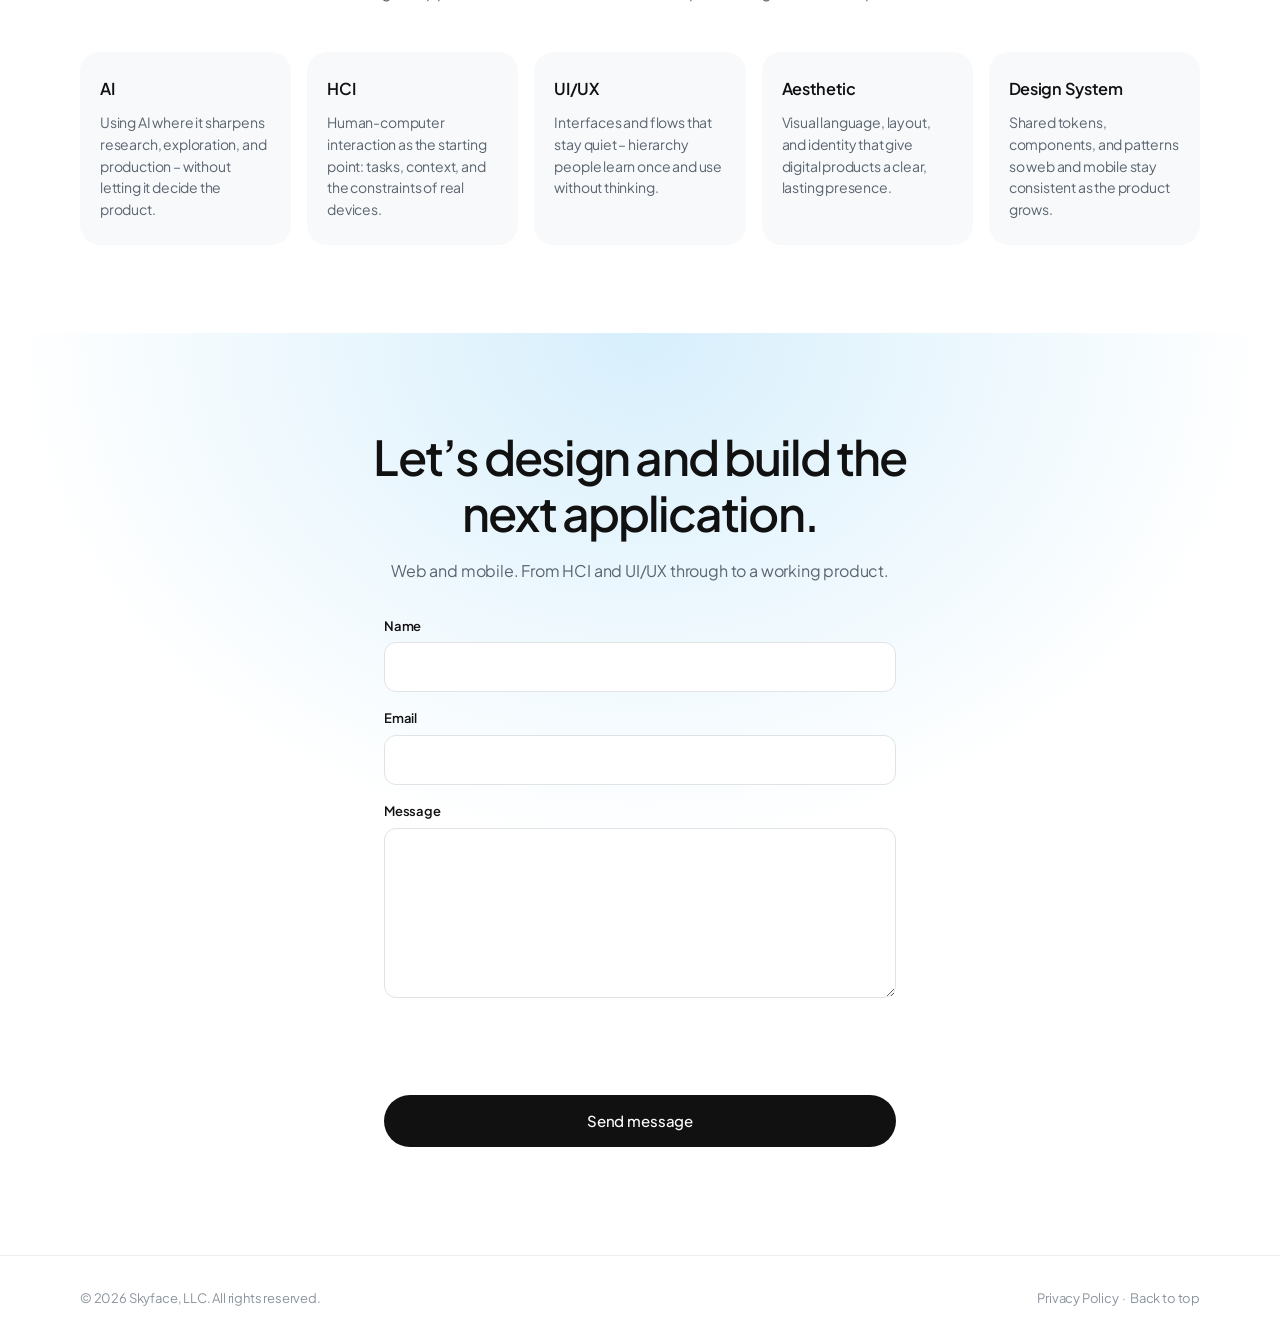
==== commit 94641190: "Replace Score Card shots with store art and label Practice as AI. Co-authored-by: Cursor <cursoragen" ====
--- a/index.html
+++ b/index.html
@@ -122,7 +122,7 @@
         </div>
         <div class="keyword-grid reveal">
           <article class="keyword-card">
-            <h3>Gen AI</h3>
+            <h3>AI</h3>
             <p>Using AI where it sharpens research, exploration, and production – without letting it decide the product.</p>
           </article>
           <article class="keyword-card">
--- a/css/site.css
+++ b/css/site.css
@@ -675,6 +675,11 @@
   gap: 16px;
 }
 
+.device-gallery--three {
+  grid-template-columns: repeat(3, minmax(0, 1fr));
+  gap: 16px;
+}
+
 .device-gallery .shot {
   height: auto;
   display: block;
@@ -926,6 +931,7 @@
 
   .device-gallery { grid-template-columns: 1fr 1fr; }
   .device-gallery--two { grid-template-columns: 1fr 1fr; }
+  .device-gallery--three { grid-template-columns: 1fr 1fr; }
   .feature-grid { grid-template-columns: 1fr; }
 
   .hero { padding: calc(64px + var(--header-h)) 0 72px; }
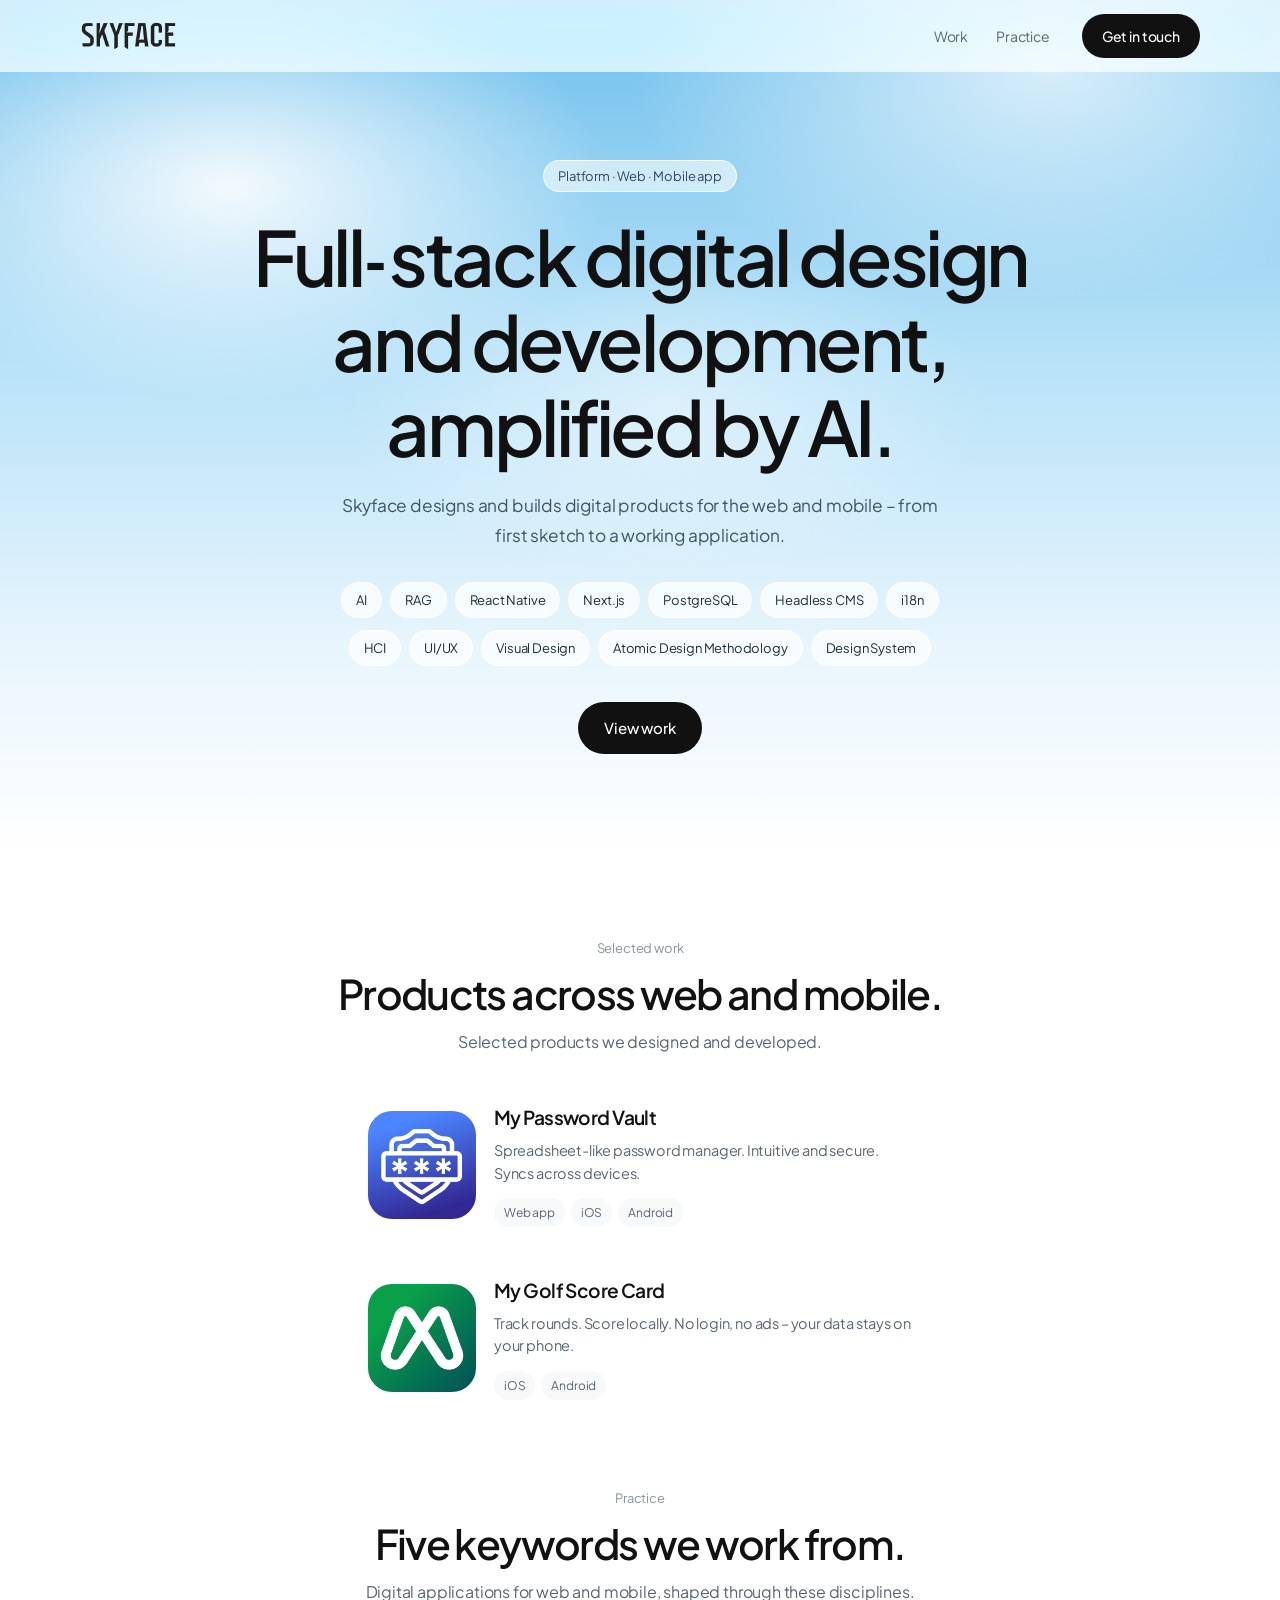
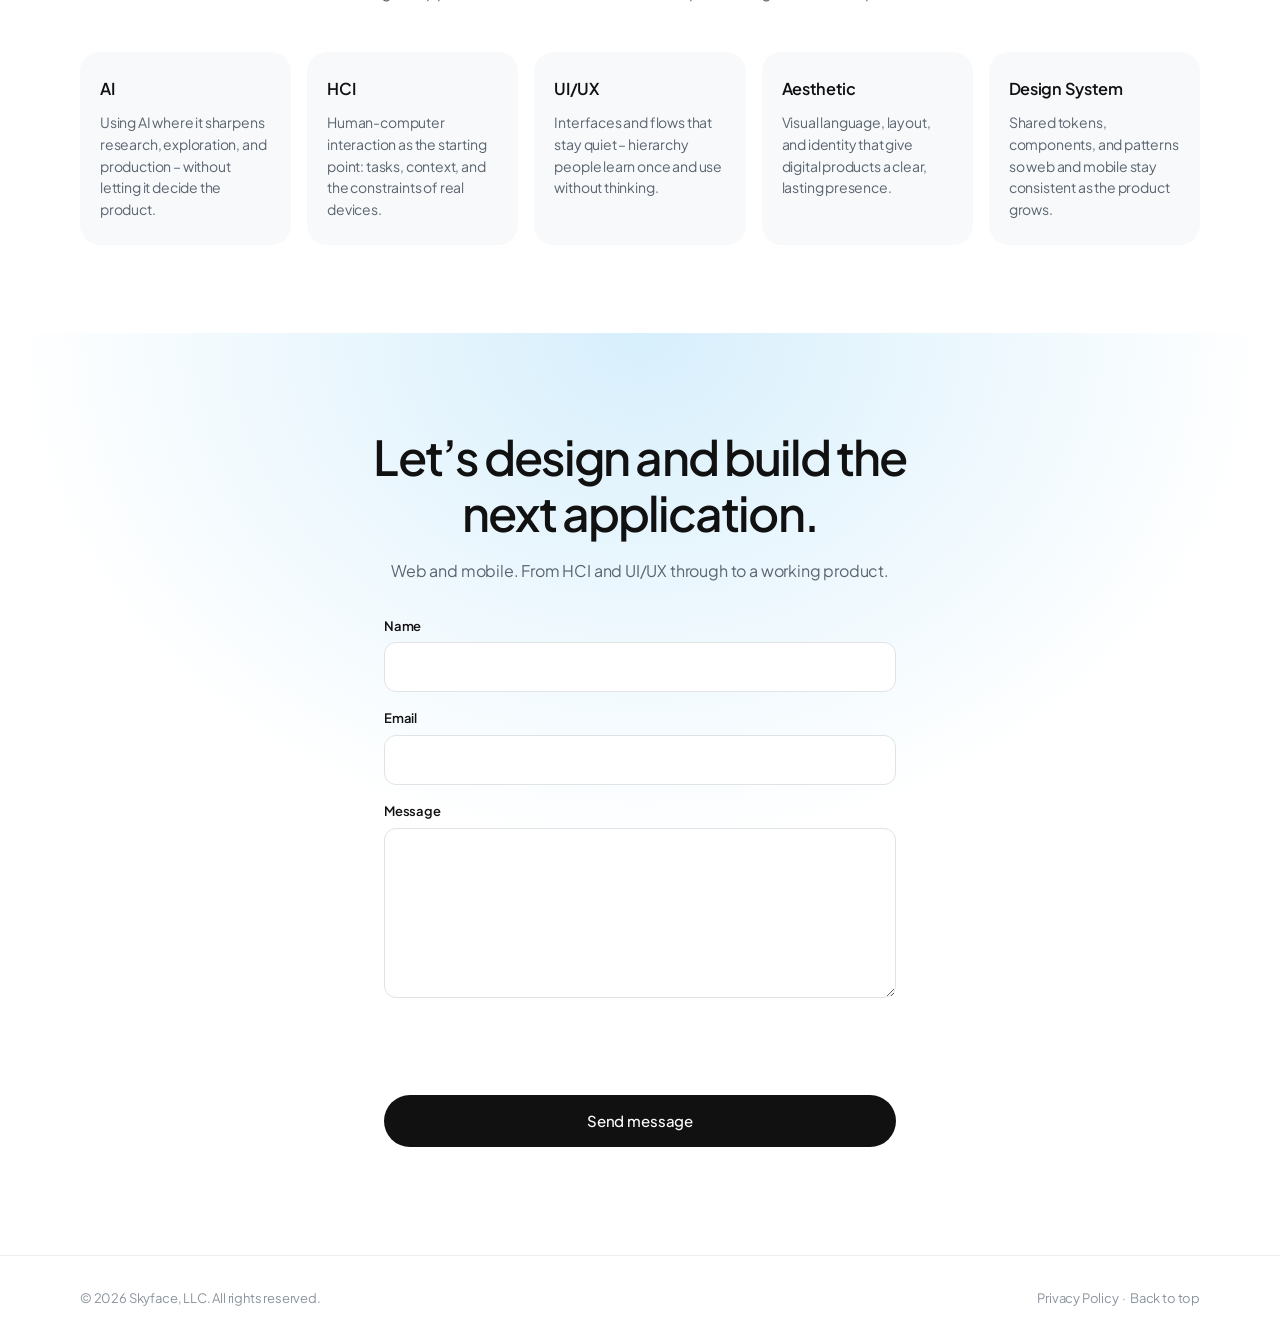
==== commit ff3368f3: "Add React Native to the hero keyword chips. Co-authored-by: Cursor <cursoragent@cursor.com>" ====
--- a/index.html
+++ b/index.html
@@ -4,7 +4,7 @@
   <meta charset="UTF-8" />
   <meta name="viewport" content="width=device-width,initial-scale=1.0" />
   <title>Skyface – Full-stack digital design and development, amplified by AI</title>
-  <meta name="description" content="Skyface designs and develops digital applications for web and mobile with AI, RAG, Next.js, PostgreSQL, Headless CMS, HCI, UI/UX, Aesthetic, Atomic Design, and Design System." />
+  <meta name="description" content="Skyface designs and develops digital applications for web and mobile with AI, RAG, React Native, Next.js, PostgreSQL, Headless CMS, HCI, UI/UX, Aesthetic, Atomic Design, and Design System." />
   <meta name="theme-color" content="#ffffff" />
 
   <link rel="icon" href="/favicon.ico">
@@ -56,6 +56,7 @@
         <div class="keyword-row reveal">
           <span class="chip">AI</span>
           <span class="chip">RAG</span>
+          <span class="chip">React Native</span>
           <span class="chip">Next.js</span>
           <span class="chip">PostgreSQL</span>
           <span class="chip">Headless CMS</span>
--- a/css/site.css
+++ b/css/site.css
@@ -613,7 +613,7 @@
 }
 
 .store-badge img {
-  height: 48px;
+  height: 44px;
   width: auto;
   display: block;
 }
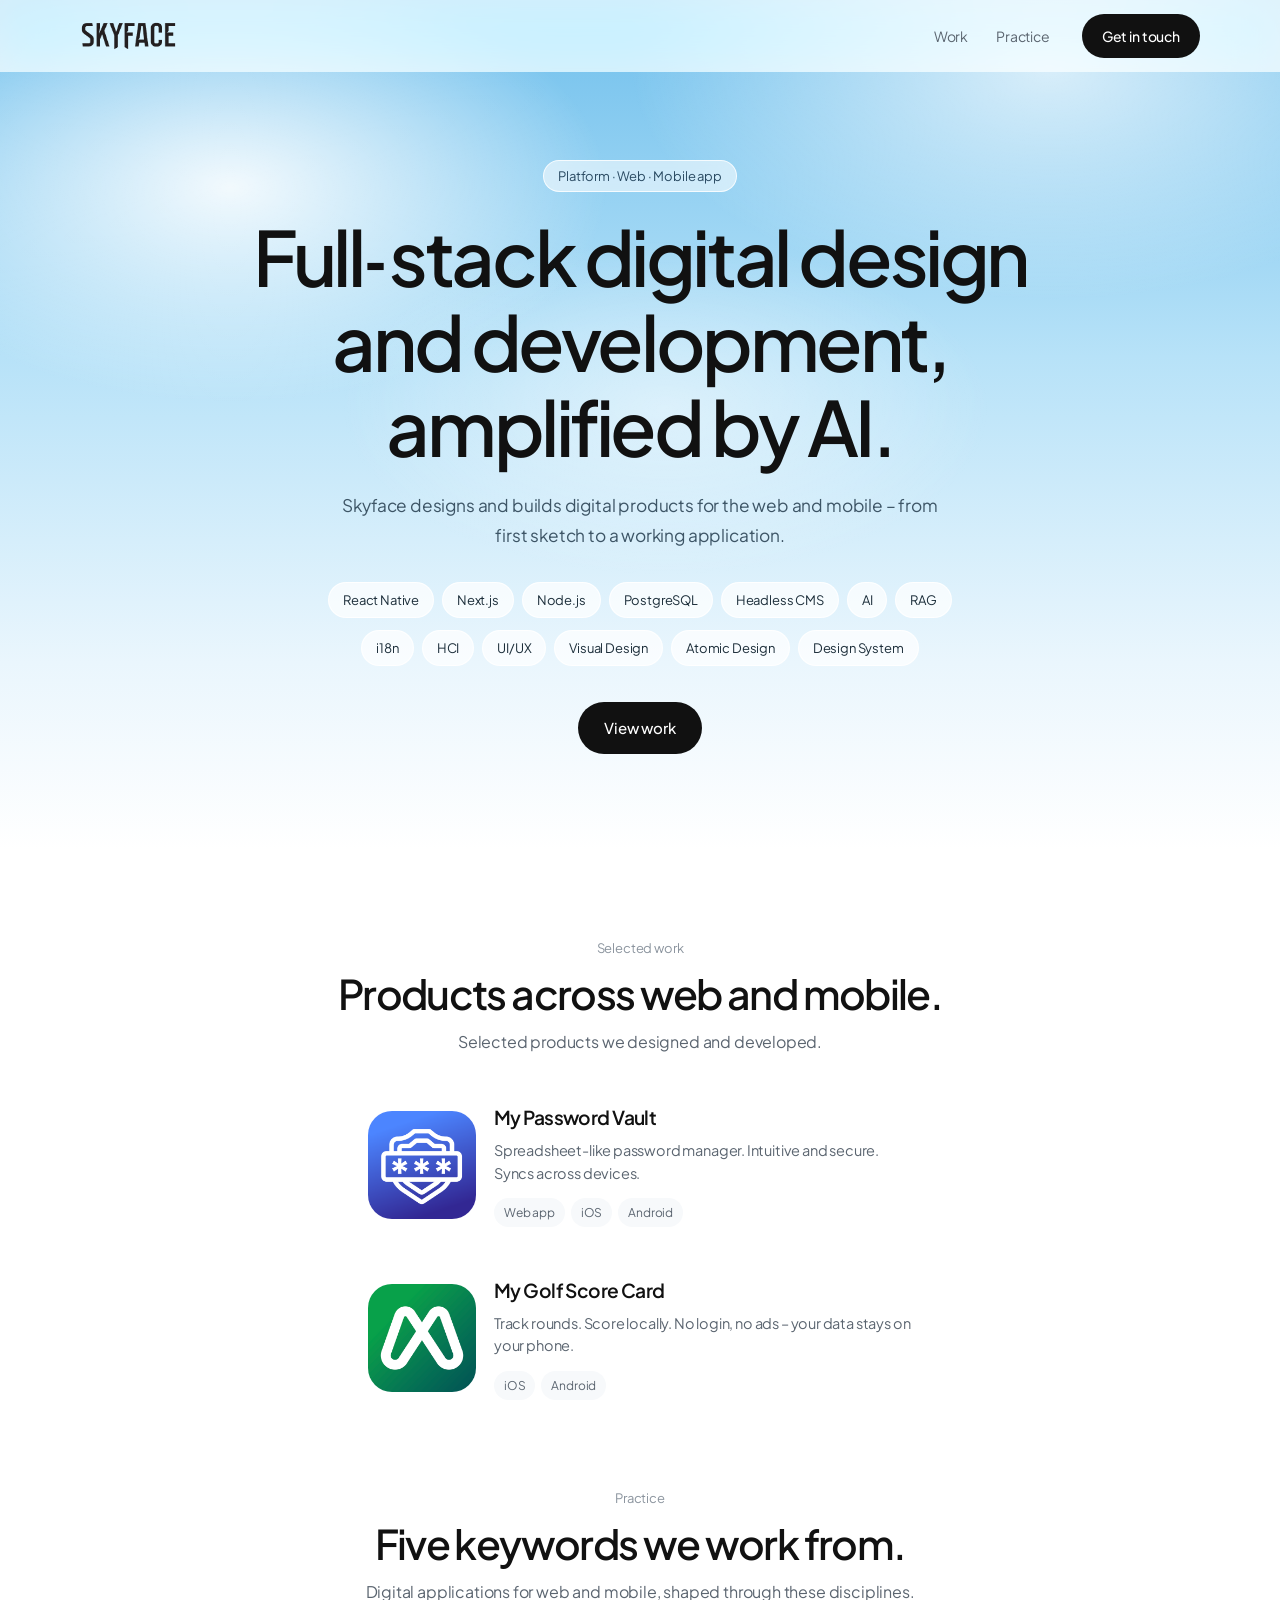
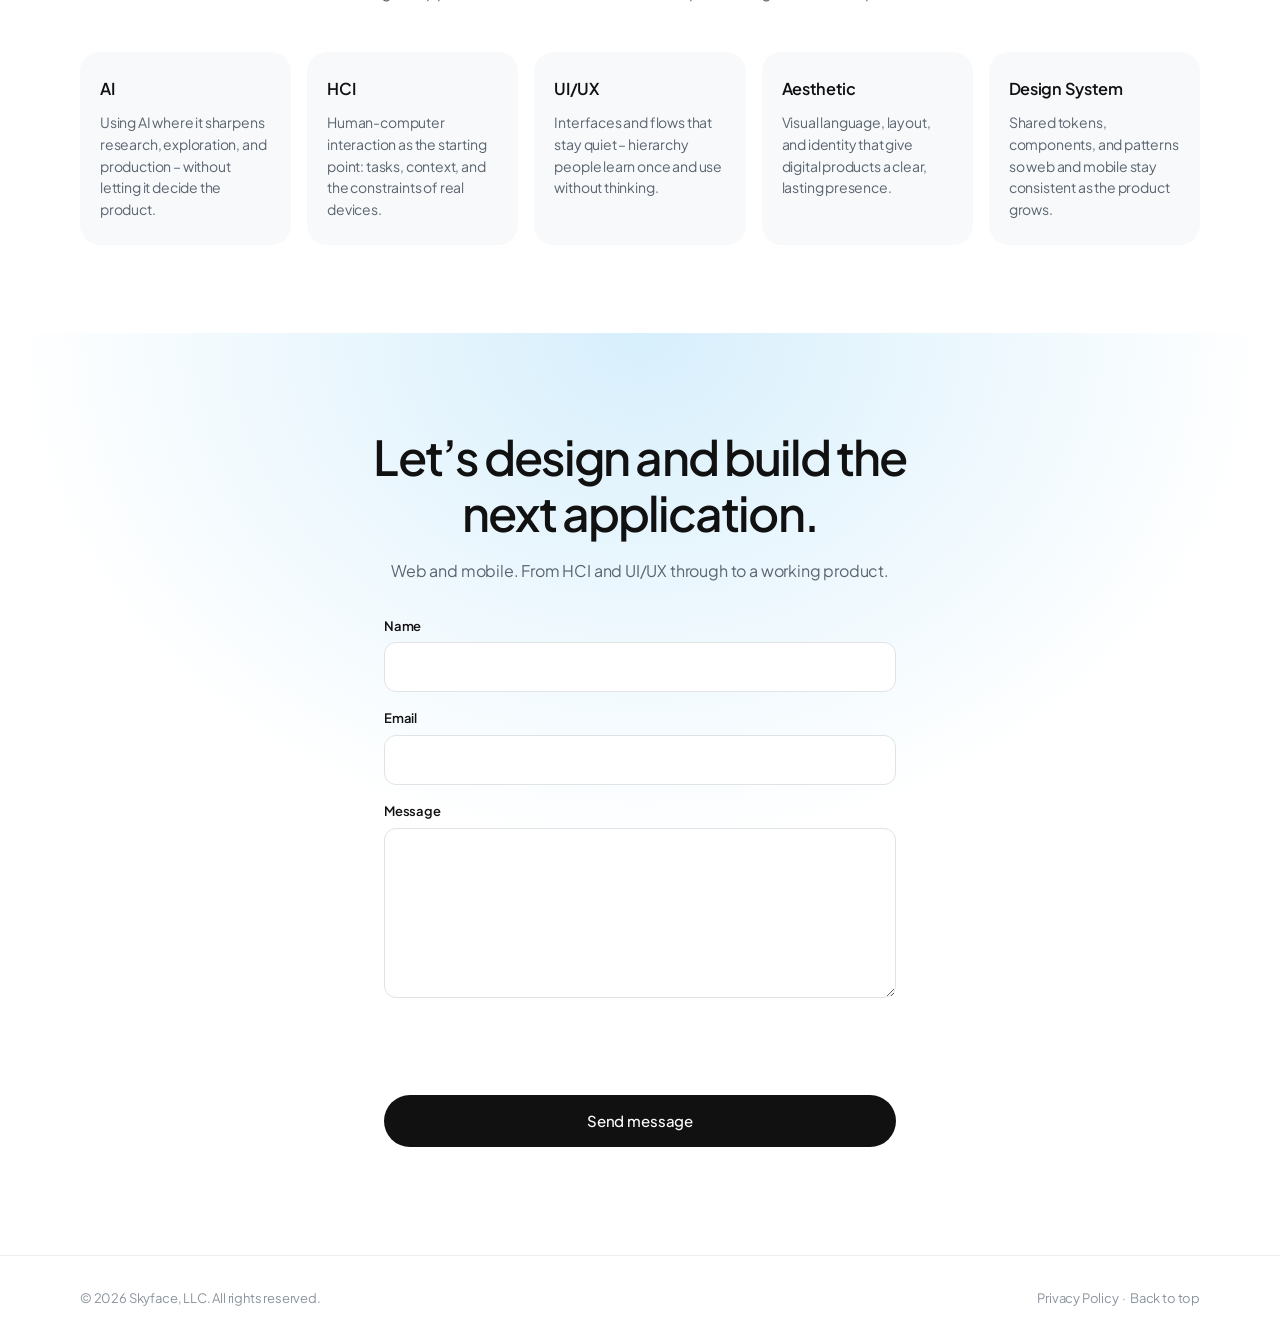
==== commit b43b5211: "Tighten hero chips into stack, AI, and craft. Co-authored-by: Cursor <cursoragent@cursor.com>" ====
--- a/index.html
+++ b/index.html
@@ -4,7 +4,7 @@
   <meta charset="UTF-8" />
   <meta name="viewport" content="width=device-width,initial-scale=1.0" />
   <title>Skyface – Full-stack digital design and development, amplified by AI</title>
-  <meta name="description" content="Skyface designs and develops digital applications for web and mobile with AI, RAG, React Native, Next.js, PostgreSQL, Headless CMS, HCI, UI/UX, Aesthetic, Atomic Design, and Design System." />
+  <meta name="description" content="Skyface designs and develops digital applications for web and mobile with React Native, Next.js, Node.js, PostgreSQL, Headless CMS, AI, RAG, i18n, HCI, UI/UX, Visual Design, Atomic Design, and Design System." />
   <meta name="theme-color" content="#ffffff" />
 
   <link rel="icon" href="/favicon.ico">
@@ -54,17 +54,18 @@
           from first sketch to a working application.
         </p>
         <div class="keyword-row reveal">
+          <span class="chip">React Native</span>
+          <span class="chip">Next.js</span>
+          <span class="chip">Node.js</span>
+          <span class="chip">PostgreSQL</span>
+          <span class="chip">Headless CMS</span>
           <span class="chip">AI</span>
           <span class="chip">RAG</span>
-          <span class="chip">React Native</span>
-          <span class="chip">Next.js</span>
-          <span class="chip">PostgreSQL</span>
-          <span class="chip">Headless CMS</span>
           <span class="chip">i18n</span>
           <span class="chip">HCI</span>
           <span class="chip">UI/UX</span>
           <span class="chip">Visual Design</span>
-          <span class="chip">Atomic Design Methodology</span>
+          <span class="chip">Atomic Design</span>
           <span class="chip">Design System</span>
         </div>
         <div class="hero-actions reveal">
